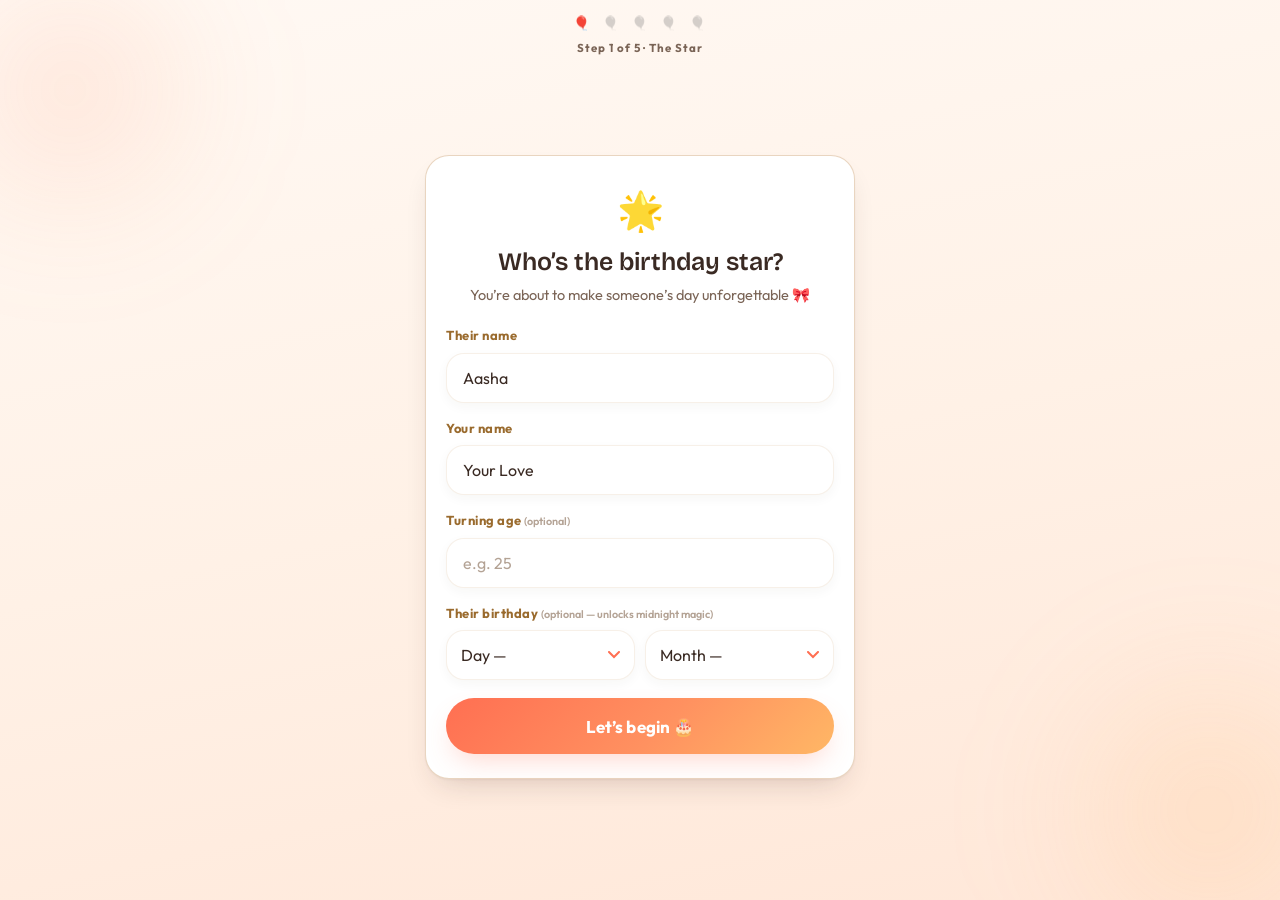
==== index.html @ 3e9388da "Add files via upload" ====
<!DOCTYPE html>
<html lang="en">
<head>
  <meta charset="UTF-8">
  <meta name="viewport" content="width=device-width, initial-scale=1.0, maximum-scale=1.0, user-scalable=no">
  <title>Send a Birthday Surprise 🎂 | OurMoments</title>
  <meta name="description" content="Candles, confetti and a photo slideshow made just for them. Build it in 2 minutes and share the link.">
  <link rel="icon" href="data:image/svg+xml,<svg xmlns=%22http://www.w3.org/2000/svg%22 viewBox=%220 0 100 100%22><text y=%22.9em%22 font-size=%2290%22>🎂</text></svg>">

  <!-- Google Fonts -->
  <link rel="preconnect" href="https://fonts.googleapis.com">
  <link rel="preconnect" href="https://fonts.gstatic.com" crossorigin>
  <link href="https://fonts.googleapis.com/css2?family=Bricolage+Grotesque:opsz,wght@12..96,400;12..96,500;12..96,600;12..96,700;12..96,800&family=Shantell+Sans:wght@400;500;600;700&family=Outfit:wght@400;500;600;700;800&family=Roboto:wght@300;400;500;700&display=swap" rel="stylesheet">

  <!-- Core Stylesheet -->
  <link rel="stylesheet" href="style.css">
</head>
<body>
  <div id="om-bday-root" class="om-bday-noselect"> <div class="om-bday-bblob om-bday-bblob-1"></div> <div class="om-bday-bblob om-bday-bblob-2"></div> <div class="om-bday-progress" id="om-bday-progress"> <div class="om-bday-progress-dots" id="om-bday-progress-dots"></div> <div class="om-bday-progress-label" id="om-bday-progress-label">Step 1 of 5</div> </div> <div class="om-bday-wizard" id="om-bday-wizard"> <section class="om-bday-step is-active" data-step="1"> <div class="om-bday-card"> <div class="om-bday-step-emoji">🌟</div> <h2 class="om-bday-step-title">Who&rsquo;s the birthday star?</h2> <p class="om-bday-step-sub">You&rsquo;re about to make someone&rsquo;s day unforgettable 🎀</p> <div class="om-bday-field"> <label class="om-bday-label" for="om-bday-name-input">Their name</label> <input class="om-bday-input" id="om-bday-name-input" type="text" maxlength="40" placeholder="e.g. Aasha" value="Aasha" autocomplete="off"> </div> <div class="om-bday-field"> <label class="om-bday-label" for="om-bday-from-input">Your name</label> <input class="om-bday-input" id="om-bday-from-input" type="text" maxlength="40" placeholder="e.g. Your Name" autocomplete="off"> </div> <div class="om-bday-input-row"> <div class="om-bday-field"> <label class="om-bday-label" for="om-bday-age-input">Turning age <small>(optional)</small></label> <input class="om-bday-input" id="om-bday-age-input" type="number" inputmode="numeric" min="1" max="120" placeholder="e.g. 25"> </div> </div> <div class="om-bday-field" style="margin-top:16px"> <label class="om-bday-label">Their birthday <small>(optional — unlocks midnight magic)</small></label> <div class="om-bday-input-row"> <div class="om-bday-field"> <select class="om-bday-select" id="om-bday-day-select" aria-label="Birthday day"></select> </div> <div class="om-bday-field"> <select class="om-bday-select" id="om-bday-month-select" aria-label="Birthday month"></select> </div> </div> <p class="om-bday-hint-line">If they open early, a countdown holds the surprise until 12:00 AM 🎈</p> </div> <div class="om-bday-btn-row"> <button class="om-bday-btn" id="om-bday-step1-next" disabled="disabled">Let&rsquo;s begin 🎂</button> </div> </div> </section> <section class="om-bday-step" data-step="2"> <div class="om-bday-card"> <div class="om-bday-step-emoji">🎂</div> <h2 class="om-bday-step-title">Pick their cake</h2> <p class="om-bday-step-sub" id="om-bday-cake-sub">They&rsquo;ll light it, wish on it, and cut it.</p> <div class="om-bday-cake-grid"> <button class="om-bday-cake-option" data-cake="c"> <span class="om-bday-minicake" data-cake="c"><i class="mc-plate"></i><i class="mc-b"></i><i class="mc-t"></i><i class="mc-fl"></i></span> <span> <span class="om-bday-cake-name">Midnight Chocolate</span> <span class="om-bday-cake-desc" style="display:block">Rich, dark &amp; dreamy</span> </span> </button> <button class="om-bday-cake-option" data-cake="p"> <span class="om-bday-minicake" data-cake="p"><i class="mc-plate"></i><i class="mc-b"></i><i class="mc-t"></i><i class="mc-fl"></i></span> <span> <span class="om-bday-cake-name">Strawberry Blush</span> <span class="om-bday-cake-desc" style="display:block">Soft, sweet &amp; rosy</span> </span> </button> <button class="om-bday-cake-option" data-cake="g"> <span class="om-bday-minicake" data-cake="g"><i class="mc-plate"></i><i class="mc-b"></i><i class="mc-t"></i><i class="mc-fl"></i></span> <span> <span class="om-bday-cake-name">Vanilla Gold</span> <span class="om-bday-cake-desc" style="display:block">Classic, warm &amp; glowing</span> </span> </button> </div> <div class="om-bday-btn-row"> <button class="om-bday-back" data-back="1" aria-label="Go back">←</button> <button class="om-bday-btn" id="om-bday-step2-next" disabled="disabled">Continue</button> </div> </div> </section> <section class="om-bday-step" data-step="3"> <div class="om-bday-card"> <div class="om-bday-step-emoji">🎈</div> <h2 class="om-bday-step-title">Fill the balloons</h2> <p class="om-bday-step-sub" id="om-bday-reasons-sub">Each balloon hides one reason they&rsquo;re loved. They&rsquo;ll pop them one by one.</p> <div class="om-bday-reason-rows" id="om-bday-reason-rows"></div> <div class="om-bday-suggest-wrap"> <div class="om-bday-suggest-title">NEED A SPARK? TAP TO USE</div> <div class="om-bday-suggest-row" id="om-bday-suggest-row"></div> </div> <div class="om-bday-btn-row"> <button class="om-bday-back" data-back="2" aria-label="Go back">←</button> <button class="om-bday-btn" id="om-bday-step3-next">Continue</button> </div> </div> </section> <section class="om-bday-step" data-step="4"> <div class="om-bday-card"> <div class="om-bday-step-emoji">📸</div> <h2 class="om-bday-step-title">Hang up some memories</h2> <p class="om-bday-step-sub" id="om-bday-photos-sub">Up to 5 photos, strung on fairy lights. A caption like &ldquo;Goa, 2023&rdquo; makes hearts melt.</p> <div class="om-bday-photo-zone" id="om-bday-photo-zone" role="button" tabindex="0"> <div class="om-bday-photo-zone-emoji">🖼️</div> <div class="om-bday-photo-zone-title" id="om-bday-photo-zone-title">Tap to add photos</div> <div class="om-bday-photo-zone-sub">JPG or PNG · under 5MB each</div> </div> <input type="file" id="om-bday-photo-input" accept="image/*" multiple="multiple" style="display:none"> <div class="om-bday-thumbs" id="om-bday-thumbs"></div> <div class="om-bday-btn-row"> <button class="om-bday-back" data-back="3" aria-label="Go back">←</button> <button class="om-bday-btn" id="om-bday-step4-next">Continue</button> </div> <button class="om-bday-skip-link" id="om-bday-photos-skip">Skip photos for now</button> </div> </section> <section class="om-bday-step" data-step="5"> <div class="om-bday-card"> <div class="om-bday-step-emoji">💌</div> <h2 class="om-bday-step-title">Write your birthday letter</h2> <p class="om-bday-step-sub" id="om-bday-letter-sub">This is the part they&rsquo;ll read twice — and remember forever.</p> <textarea class="om-bday-textarea" id="om-bday-letter-input" maxlength="1000" placeholder="Write your letter...">Dear Aasha,

First of all Happy Birthday To You. Tumhare aaj janam din par mein bahut khush hu. Mein bata nahi sakta ki kitna bas ye khushi tumhare saath mein apne lifetime tak chahta hu. You're the best person in my life. Mein toh tumhare bina khudki life imagine hi nhi kr paaunga kyunki tum wo ho jaise ek nanhe se paudhe ko pani. Tum mere liye kitna important ye words me bayaan kr hi nhi sakta. Bas itna hi kahunga, tum ho toh mein hu.

And again enjoy the day cause ye tumhara din h.
Happy Birthday Donut ❤️</textarea> <div class="om-bday-counter" id="om-bday-letter-counter">0 / 500</div> <div class="om-bday-suggest-wrap" style="margin-top:16px"> <div class="om-bday-suggest-title">NEED A SPARK? TAP TO USE</div> <div class="om-bday-starters" id="om-bday-starters"></div> </div> <div class="om-bday-encourage" id="om-bday-letter-encourage"></div> <div class="om-bday-btn-row"> <button class="om-bday-back" data-back="4" aria-label="Go back">←</button> <button class="om-bday-btn" id="om-bday-step5-next" disabled="disabled">Bake the magic ✨</button> </div> </div> </section> <section class="om-bday-step" data-step="7"> <div class="om-bday-card"> <div class="om-bday-crafting-emoji">🎂</div> <h2 class="om-bday-step-title" id="om-bday-crafting-title">Crafting the surprise…</h2> <div class="om-bday-crafting-steps" id="om-bday-crafting-steps"></div> <div class="om-bday-craft-bar"> <div class="om-bday-craft-fill" id="om-bday-craft-fill"></div> </div> </div> </section> <section class="om-bday-step" data-step="8"> <div class="om-bday-stage" id="om-bday-stage"> <canvas id="om-bday-sky"></canvas> <div class="om-bday-moonglow"></div> <div class="om-bday-blob om-bday-blob-1"></div> <div class="om-bday-blob om-bday-blob-2"></div> <div class="om-bday-blob om-bday-blob-3"></div> <div class="om-bday-particles" aria-hidden="true"> <span class="om-bday-cp" style="left:8%;animation-duration:16s;animation-delay:0s">✨</span> <span class="om-bday-cp" style="left:26%;animation-duration:19s;animation-delay:4s">✨</span> <span class="om-bday-cp" style="left:48%;animation-duration:17s;animation-delay:2s">✦</span> <span class="om-bday-cp" style="left:68%;animation-duration:20s;animation-delay:6s">✨</span> <span class="om-bday-cp" style="left:88%;animation-duration:18s;animation-delay:3s">✦</span> </div> <div class="om-bday-scene" id="om-bday-gate"> <div class="om-bday-scene-inner"> <div class="om-bday-gate-tag om-bday-tilt om-bday-sheen"> <div class="om-bday-gate-emoji">🎁</div> <div class="om-bday-gate-for">A surprise for</div> <div class="om-bday-gate-name" id="om-bday-gate-name"></div> <div class="om-bday-gate-sub" id="om-bday-gate-sub">Someone who loves you made this — just for you.</div> </div> <button class="om-bday-btn om-bday-shine-btn" id="om-bday-gate-btn">Unwrap it ✨</button> <div class="om-bday-gate-sound">🔊 Sound on for the full magic</div> </div> </div> <div class="om-bday-scene" id="om-bday-countdown"> <div class="om-bday-scene-inner"> <div class="om-bday-count-title">The surprise unlocks at midnight 🎈</div> <div class="om-bday-count-sub">Some things are worth the wait. This is one of them.</div> <div class="om-bday-count-digits"> <div class="om-bday-count-cell"> <div class="om-bday-count-num" id="om-bday-count-h">00</div> <div class="om-bday-count-word">Hours</div> </div> <div class="om-bday-count-cell"> <div class="om-bday-count-num" id="om-bday-count-m">00</div> <div class="om-bday-count-word">Minutes</div> </div> <div class="om-bday-count-cell"> <div class="om-bday-count-num" id="om-bday-count-s">00</div> <div class="om-bday-count-word">Seconds</div> </div> </div> <button class="om-bday-peek" id="om-bday-peek">…or peek right now →</button> </div> </div> <div class="om-bday-scene om-bday-scene--tree" id="om-bday-scene-tree"> <canvas class="om-bday-tree-canvas" id="om-bday-tree-canvas" aria-label="A blossom tree grows and blooms into a heart made of petals" role="img"></canvas> <div class="om-bday-tree-vignette" aria-hidden="true"></div> <section class="om-bday-film-hero" id="om-bday-film-hero" aria-label="Draw the bow to open the card"> <div class="om-bday-film-herobg" aria-hidden="true"></div> <div class="om-bday-film-motes" id="om-bday-film-motes" aria-hidden="true"></div> <p class="om-bday-film-eyebrow" id="om-bday-film-eyebrow">a little something, for you</p> <div class="om-bday-film-targetwrap" aria-hidden="true"> <div class="om-bday-film-target" id="om-bday-film-target"> <span class="om-bday-film-heartglow" aria-hidden="true"></span> <span class="om-bday-film-targetheart" id="om-bday-film-targetheart"> <svg class="om-bday-film-heartsvg" viewBox="0 0 100 92" aria-hidden="true"> <defs> <radialGradient id="omf-hg" cx="38%" cy="30%" r="80%"> <stop offset="0%" stop-color="#ffd9e4"/> <stop offset="42%" stop-color="#ff6f97"/> <stop offset="82%" stop-color="#d81e57"/> <stop offset="100%" stop-color="#9d0f3e"/> </radialGradient> <linearGradient id="omf-hsheen" x1="0" y1="0" x2="0" y2="1"> <stop offset="0%" stop-color="rgba(255,255,255,.85)"/> <stop offset="34%" stop-color="rgba(255,255,255,0)"/> </linearGradient> </defs> <path d="M50 86.5C26 68 10.5 53.6 10.5 34.6 10.5 20.4 21 11 33.2 11c8.6 0 14.2 4.7 16.8 11.4C52.6 15.7 58.2 11 66.8 11 79 11 89.5 20.4 89.5 34.6 89.5 53.6 74 68 50 86.5Z" fill="url(#omf-hg)"/> <path d="M50 86.5C26 68 10.5 53.6 10.5 34.6 10.5 20.4 21 11 33.2 11c8.6 0 14.2 4.7 16.8 11.4C52.6 15.7 58.2 11 66.8 11 79 11 89.5 20.4 89.5 34.6 89.5 53.6 74 68 50 86.5Z" fill="url(#omf-hsheen)" opacity=".7"/> <ellipse cx="34" cy="30" rx="8.5" ry="5.4" fill="#fff" opacity=".72" style="mix-blend-mode:screen"/> </svg> </span> </div> </div> <div class="om-bday-film-archery" id="om-bday-film-archery" role="button" tabindex="0" aria-label="Draw the bow and release to send the arrow to the heart"> <div class="om-bday-film-aim" id="om-bday-film-aim" aria-hidden="true"></div> <svg class="om-bday-film-bow" id="om-bday-film-bow" viewBox="0 0 460 300" aria-hidden="true"> <defs> <linearGradient id="omf-limb" x1="0" y1="0" x2="1" y2="0"> <stop offset="0" stop-color="#4a2a1a"/> <stop offset=".18" stop-color="#6b3f24"/> <stop offset=".5" stop-color="#8a5127"/> <stop offset=".82" stop-color="#6b3f24"/> <stop offset="1" stop-color="#4a2a1a"/> </linearGradient> <linearGradient id="omf-limbHi" x1="0" y1="0" x2="0" y2="1"> <stop offset="0" stop-color="rgba(255,214,160,.8)"/> <stop offset="1" stop-color="rgba(255,214,160,0)"/> </linearGradient> <linearGradient id="omf-grip" x1="0" y1="0" x2="1" y2="0"> <stop offset="0" stop-color="#2a1a10"/> <stop offset=".5" stop-color="#5a3822"/> <stop offset="1" stop-color="#2a1a10"/> </linearGradient> </defs> <path class="om-bday-film-bowlimb" d="M34 96 C 118 168, 168 240, 230 252 C 292 240, 342 168, 426 96" fill="none" stroke="url(#omf-limb)" stroke-width="13" stroke-linecap="round"/> <path d="M34 96 C 118 168, 168 240, 230 252 C 292 240, 342 168, 426 96" fill="none" stroke="url(#omf-limbHi)" stroke-width="3" stroke-linecap="round" opacity=".7"/> <path d="M34 96 C 22 82, 26 70, 40 66" fill="none" stroke="url(#omf-limb)" stroke-width="8" stroke-linecap="round"/> <path d="M426 96 C 438 82, 434 70, 420 66" fill="none" stroke="url(#omf-limb)" stroke-width="8" stroke-linecap="round"/> <rect x="216" y="206" width="28" height="70" rx="9" fill="url(#omf-grip)"/> <path d="M219 220h22 M219 236h22 M219 252h22" stroke="rgba(0,0,0,.35)" stroke-width="2"/> <line class="om-bday-film-str" id="omf-strL" x1="40" y1="70" x2="230" y2="96" stroke="#9a8068" stroke-width="2.2" stroke-linecap="round"/> <line class="om-bday-film-str" id="omf-strR" x1="420" y1="70" x2="230" y2="96" stroke="#9a8068" stroke-width="2.2" stroke-linecap="round"/> <circle id="omf-serving" cx="230" cy="96" r="4.5" fill="#6f5137"/> </svg> <svg class="om-bday-film-arrow" id="om-bday-film-arrow" viewBox="0 0 64 220" aria-hidden="true"> <defs> <linearGradient id="omf-shaft" x1="0" y1="0" x2="1" y2="0"> <stop offset="0" stop-color="#4a2c14"/> <stop offset=".5" stop-color="#8a5a2c"/> <stop offset="1" stop-color="#3e2410"/> </linearGradient> <linearGradient id="omf-gold" x1="0" y1="0" x2="1" y2="1"> <stop offset="0" stop-color="#ffe38c"/> <stop offset=".45" stop-color="#f4a626"/> <stop offset="1" stop-color="#a85f0e"/> </linearGradient> <linearGradient id="omf-feath" x1="0" y1="0" x2="1" y2="1"> <stop offset="0" stop-color="#ff7f9c"/> <stop offset=".5" stop-color="#e6396a"/> <stop offset="1" stop-color="#a8154a"/> </linearGradient> <linearGradient id="omf-wing" x1="0" y1="0" x2="0" y2="1"> <stop offset="0" stop-color="#ffffff"/> <stop offset="1" stop-color="#ffe0c4"/> </linearGradient> </defs> <rect x="29.4" y="30" width="5.2" height="168" rx="2.6" fill="url(#omf-shaft)"/> <g class="om-bday-film-wings"> <path class="om-bday-film-wingL" d="M31 30 C 10 16, 2 20, 4 34 C 12 30, 20 32, 31 40 Z" fill="url(#omf-wing)" stroke="rgba(196,132,58,.72)" stroke-width="1.2"/> <path class="om-bday-film-wingR" d="M33 30 C 54 16, 62 20, 60 34 C 52 30, 44 32, 33 40 Z" fill="url(#omf-wing)" stroke="rgba(196,132,58,.72)" stroke-width="1.2"/> </g> <path d="M32 12 C 30 7, 22 6.5, 21.5 13 C 21 18, 27 22, 32 27 C 37 22, 43 18, 42.5 13 C 42 6.5, 34 7, 32 12 Z" fill="url(#omf-gold)" stroke="#a5701a" stroke-width=".8"/> <ellipse cx="27" cy="13" rx="2.6" ry="1.7" fill="#fff" opacity=".8" style="mix-blend-mode:screen"/> <g class="om-bday-film-fletch"> <path d="M32 150 C 16 156, 10 178, 15 200 C 24 194, 30 184, 32 176 Z" fill="url(#omf-feath)"/> <path d="M32 150 C 48 156, 54 178, 49 200 C 40 194, 34 184, 32 176 Z" fill="url(#omf-feath)" opacity=".92"/> <path d="M28 160l4 3 M26 170l6 3 M25 180l7 3" stroke="rgba(130,12,48,.45)" stroke-width="1"/> <path d="M36 160l-4 3 M38 170l-6 3 M39 180l-7 3" stroke="rgba(130,12,48,.45)" stroke-width="1"/> </g> <path d="M29 200 L32 205 L35 200" fill="none" stroke="#c9a25a" stroke-width="2" stroke-linecap="round"/> <circle id="omf-tip" cx="32" cy="9" r="0.6" fill="none"/> </svg> </div> <p class="om-bday-film-hint" id="om-bday-film-hint">pull &amp; release</p> </section> <div class="om-bday-film-flood" id="om-bday-film-flood" aria-hidden="true"></div> <div class="om-bday-film-field" id="om-bday-film-field" aria-hidden="true"> <div class="om-bday-film-blob om-bday-film-blob-1"></div> <div class="om-bday-film-blob om-bday-film-blob-2"></div> <div class="om-bday-film-blob om-bday-film-blob-3"></div> <div class="om-bday-film-fgrid" id="om-bday-film-fgrid"></div> <div class="om-bday-film-fvignette"></div> <div class="om-bday-film-camera" id="om-bday-film-camera"> <p class="om-bday-film-keyebrow" id="om-bday-film-keyebrow">make a wish&hellip;</p> <h2 class="om-bday-film-headline" id="om-bday-film-headline"> <span class="om-bday-film-hlline"><span class="om-bday-film-mask"><span class="om-bday-film-hlword" id="om-bday-film-wline1">Happy</span></span></span> <span class="om-bday-film-hlline"><span class="om-bday-film-mask"><span class="om-bday-film-hlword" id="om-bday-film-wline2">Birthday</span></span></span> </h2> <svg class="om-bday-film-uline" id="om-bday-film-uline" viewBox="0 0 300 26" fill="none" aria-hidden="true"> <path class="om-bday-film-uline-path" d="M8 16C56 7 132 4 178 6c30 1 78 5 114 12-40 3-108 4-176 3" stroke="currentColor" stroke-width="3.4" stroke-linecap="round" stroke-linejoin="round"/> </svg> <p class="om-bday-film-ksub" id="om-bday-film-ksub">to someone worth celebrating</p> </div> <div class="om-bday-film-bar om-bday-film-bar-top" id="om-bday-film-bartop"></div> <div class="om-bday-film-bar om-bday-film-bar-bot" id="om-bday-film-barbot"></div> </div> <div class="om-bday-film-bloom" id="om-bday-film-bloom" aria-hidden="true"></div> <div class="om-bday-tree-wish" id="om-bday-tree-wish" aria-hidden="true"> <p class="om-bday-tree-eyebrow" id="om-bday-tree-eyebrow">it&rsquo;s officially your day</p> <div class="om-bday-tree-herowrap"> <h1 class="om-bday-tree-hero" id="om-bday-tree-hero">Happy Birthday</h1> </div> <span class="om-bday-tree-rule"></span> <p class="om-bday-tree-sub" id="om-bday-tree-sub">here&rsquo;s to a year that blooms</p> </div> <div class="om-bday-tree-tap" id="om-bday-tree-tap">tap anywhere to continue</div> </div> <div class="om-bday-scene" id="om-bday-scene-arrival"> <div class="om-bday-scene-inner"> <div class="om-bday-arrival-kicker" id="om-bday-arrival-kicker">It&rsquo;s officially</div> <div class="om-bday-arrival-big" id="om-bday-arrival-big">YOUR DAY</div> <div class="om-bday-arrival-name" id="om-bday-arrival-name"></div> <div class="om-bday-arrival-age" id="om-bday-arrival-age"></div> <div class="om-bday-arrival-tap" id="om-bday-arrival-tap">tap anywhere to continue</div> </div> </div> <div class="om-bday-scene" id="om-bday-scene-cake"> <canvas class="om-bday-hbc-confetti" id="om-bday-hbc-confetti" aria-hidden="true"></canvas> <div class="om-bday-scene-inner"> <div class="om-bday-cake-title" id="om-bday-cake-title">First things first 🎂</div> <div class="om-bday-wish-line" id="om-bday-wish-line"></div> <div class="om-bday-hbc" id="om-bday-cake-stage" data-cake="c"> <div class="om-bday-hbc-wrap" id="om-bday-hbc-wrap"> <div class="om-bday-hbc-candle" id="om-bday-hbc-candle"> <div class="om-bday-hbc-flamewrap"> <div class="om-bday-hbc-glow"></div> <div class="om-bday-hbc-flame"></div> <div class="om-bday-hbc-flame-inner"></div> </div> <div class="om-bday-hbc-wick"></div> <div class="om-bday-hbc-stick"></div> </div> <svg class="om-bday-hbc-cake" id="om-bday-hbc-cake" x="0px" y="0px" width="200px" height="500px" viewBox="0 0 200 500" xml:space="preserve" aria-label="A birthday cake draws itself" role="img"> <path class="om-bday-hbc-body" fill="#a88679" d="M173.667-13.94c-49.298,0-102.782,0-147.334,0c-3.999,0-4-16.002,0-16.002 c44.697,0,96.586,0,147.334,0C177.667-29.942,177.668-13.94,173.667-13.94z"> <animate id="bizcocho_3" attributeName="d" calcMode="spline" keySplines="0 0 1 1; 0 0 1 1" begin="relleno_2.end" dur="0.3s" fill="freeze" values="M173.667-13.94c-49.298,0-102.782,0-147.334,0c-3.999,0-4-16.002,0-16.002 c44.697,0,96.586,0,147.334,0C177.667-29.942,177.668-13.94,173.667-13.94z; M173.667,411.567c-47.995,12.408-102.955,12.561-147.334,0 c-3.848-1.089-0.189-16.089,3.661-15.002c44.836,12.66,90.519,12.753,139.427,0.07 C173.293,395.631,177.541,410.566,173.667,411.567z; M173.667,427.569c-49.795,0-101.101,0-147.334,0c-3.999,0-4-16.002,0-16.002 c46.385,0,97.539,0,147.334,0C177.668,411.567,177.667,427.569,173.667,427.569z"/> </path> <path class="om-bday-hbc-fill" fill="#8b6a60" d="M100-178.521c1.858,0,3.364,1.506,3.364,3.363c0,0,0,33.17,0,44.227 c0,19.144,0,57.431,0,76.574c0,10.152,0,40.607,0,40.607c0,1.858-1.506,3.364-3.364,3.364l0,0c-1.858,0-3.364-1.506-3.364-3.364 c0,0,0-30.455,0-40.607c0-19.144,0-57.432,0-76.575c0-11.057,0-44.226,0-44.226C96.636-177.015,98.142-178.521,100-178.521L100-178.521z"> <animate id="relleno_2" attributeName="d" calcMode="spline" keySplines="0 0 1 1; 0 0 1 1; 0 0 0.58 1" begin="bizcocho_2.end" dur="0.5s" fill="freeze" values="M100-178.521c1.858,0,3.364,1.506,3.364,3.363c0,0,0,33.17,0,44.227 c0,19.144,0,57.431,0,76.574c0,10.152,0,40.607,0,40.607c0,1.858-1.506,3.364-3.364,3.364l0,0c-1.858,0-3.364-1.506-3.364-3.364 c0,0,0-30.455,0-40.607c0-19.144,0-57.432,0-76.575c0-11.057,0-44.226,0-44.226C96.636-177.015,98.142-178.521,100-178.521L100-178.521z; M100,267.257c1.858,0,3.364,1.506,3.364,3.363c0,0,0,33.17,0,44.227 c0,19.143,0,57.43,0,76.574c0,10.151,0,40.606,0,40.606c0,1.858-1.506,3.364-3.364,3.364l0,0c-1.858,0-3.364-1.506-3.364-3.364 c0,0,0-30.455,0-40.606c0-19.145,0-57.432,0-76.576c0-11.057,0-44.225,0-44.225C96.636,268.763,98.142,267.257,100,267.257L100,267.257z; M93.928,405.433c-0.655,6.444-0.102,9.067,2.957,11.798c0,0,8.083,5.571,16.828,3.503 c18.629-4.406,43.813,6.194,50.792,7.791c14.75,3.375,9.162,6.867,9.162,6.867c-2.412,2.258-58.328,0-73.667,0l0,0 c-1.858,0-69.995,2.133-73.667,0c0,0-3.337-2.439,6.172-5.992c11.375-4.25,52.875,8.822,47.139-9.442 c-6.333-20.167,5.226-21.514,5.226-21.514c3.435-0.915,12.78-6.663,10.923-0.546L93.928,405.433z; M102.242,427.569c5.348,0,14.079,0,17.462,0c0,0,17.026,0,27.504,0 c19.143,0,20.39-3.797,26.459,0c3,1.877,0,7.823,0,7.823c-2.412,2.258-58.328,0-73.667,0l0,0 c-1.858,0-67.187,0-73.667,0c0,0-4.125-4.983,0-7.823c5.201-3.58,16.085,0,23.725,0 c8.841,0,20.762,0,20.762,0c3.686,0,8.597,0,19.511,0H102.242z"/> </path> <path class="om-bday-hbc-body" fill="#a88679" d="M173.667-15.929c-46.512,0-105.486,0-147.334,0c-3.999,0-4-16.002,0-16.002 c43.566,0,97.96,0,147.334,0C177.667-31.931,177.666-15.929,173.667-15.929z"> <animate id="bizcocho_2" attributeName="d" calcMode="spline" keySplines="0 0 1 1; 0 0 1 1; 0.25 0 0.58 1" begin="relleno_1.end" dur="0.5s" fill="freeze" values="M173.667-15.929c-46.512,0-105.486,0-147.334,0c-3.999,0-4-16.002,0-16.002 c43.566,0,97.96,0,147.334,0C177.667-31.931,177.666-15.929,173.667-15.929z; M173.434,445.393c-47.269,8.001-105.245,8.001-147.334,0c-3.929-0.747-0.692-16.543,3.243-15.824 c43.828,8.001,92.165,8.001,140.739,0C174.029,428.918,177.377,444.726,173.434,445.393z; M173.667,449.514c-47.576-5.454-102.799-5.744-147.333,0c-3.966,0.512-3.938-15.297,0-16.002 c43.683-7.823,97.646-8.026,147.333,0C177.616,434.15,177.642,449.969,173.667,449.514z; M173.667,451.394c-49.298,0-102.782,0-147.334,0c-3.999,0-4-16.002,0-16.002 c44.697,0,96.586,0,147.334,0C177.667,435.392,177.668,451.394,173.667,451.394z"/> </path> <path class="om-bday-hbc-fill" fill="#8b6a60" d="M101.368-73.685c0,12.164,0,15.18,0,28.519c0,22.702,0-13.661,0,8.304 c0,14.48,0,18.233,0,30.512c0,1.753-2.958,1.847-2.958,0c0-12.68,0-16.277,0-30.401 c0-21.983,0,11.66,0-8.305c0-13.027,0-15.992,0-28.628C98.411-75.883,101.368-75.592,101.368-73.685z"> <animate id="relleno_1" attributeName="d" calcMode="spline" keySplines="0 0 1 1; 0 0 1 1; 0 0 0.6 1" begin="bizcocho_1.end" dur="0.5s" fill="freeze" values="M101.368-73.685c0,12.164,0,15.18,0,28.519c0,22.702,0-13.661,0,8.304 c0,14.48,0,18.233,0,30.512c0,1.753-2.958,1.847-2.958,0c0-12.68,0-16.277,0-30.401 c0-21.983,0,11.66,0-8.305c0-13.027,0-15.992,0-28.628C98.411-75.883,101.368-75.592,101.368-73.685z; M101.368,350.885c0,12.164,0,65.18,0,78.518c0,22.703,0-33.66,0-11.695 c0,14.48,0,28.232,0,40.512c0,1.753-2.958,1.847-2.958,0c0-12.68,0-26.277,0-40.402 c0-21.982,0,31.66,0,11.695c0-13.027,0-65.992,0-78.627C98.411,348.686,101.368,348.977,101.368,350.885z; M128.38,447.567c37.626,6.312,39.303,13.658,26.833,12.833c-22.653-1.499-13.636-0.831-23.302-0.831 c-14.48,0-17.884,0-30.163,0c-2.087,0-2.068,0-3.915,0c-13.333,0-8.963,0-23.088,0 c-11.668,0-14.062,5.995-27.532,1.164c-12.629-4.529,38.667-3.167,46.833-17.333 C100.077,432.94,105.546,443.736,128.38,447.567z; M173.667,451.394c2.875,0,2.997,9.257,0,9.131c-22.662-0.956-32.09-0.956-41.756-0.956 c-14.48,0-17.884,0-30.163,0c-2.087,0-2.068,0-3.915,0c-13.333,0-8.963,0-23.088,0 c-11.668,0-34.99-0.294-48.412,1.831c-4.109,0.65-3.01-10.006,0-10.006 C37.129,451.394,149.379,451.394,173.667,451.394z"/> </path> <path class="om-bday-hbc-body" fill="#a88679" d="M173.667,21.571c-33.174,0-111.467,0-147.334,0c-4,0-4-16.002,0-16.002 c39.836,0,105.982,0,147.334,0C177.668,5.569,177.667,21.571,173.667,21.571z"> <animate id="bizcocho_1" attributeName="d" calcMode="spline" keySplines="0 0 1 1; 0 0 1 1; 0 0 1 1; 0.25 0 1 1; 0 0 1 1; 0.25 0 0.6 1" begin="indefinite" dur="0.8s" fill="freeze" values="M173.667,21.571c-33.174,0-111.467,0-147.334,0c-4,0-4-16.002,0-16.002 c39.836,0,105.982,0,147.334,0C177.668,5.569,177.667,21.571,173.667,21.571z; M173.667,459.569c-33.197,16.002-110.782,16.002-147.334,0c-3.664-1.604,1.614-15.617,5.337-14.153 c40.702,16.002,94.289,16.104,136.505,0.103C171.917,444.1,177.271,457.832,173.667,459.569z; M171.817,475.571c-39.361-3.001-105.438-2.571-143.556,0c-3.991,0.27-7.377-14.736-3.387-15.014 c41.553-2.888,104.421-3.121,150.51-0.233C179.378,460.574,175.806,475.875,171.817,475.571z; M171.817,459.564c-38.8-12.188-104.504-13.762-143.556,0c-3.772,1.329-7.961-12.604-4.178-13.905 c40.864-14.064,105.114-15.52,151.918-0.973C179.822,445.874,175.634,460.762,171.817,459.564z; M173.667,475.571c-46.376-5.005-105.924-4.003-147.334,0c-3.981,0.385-3.479-15.421,0.479-16.002 c43.087-6.327,97.705-7.083,146.855,0.438C177.621,460.613,177.644,476,173.667,475.571z; M173.667,474.117c-46.376,1.866-105.638,2.01-147.334,0c-3.995-0.192-3.52-16.144,0.479-16.002 c43.794,1.55,96.341,1.541,145.723,0C176.532,457.99,177.663,473.956,173.667,474.117z; M173.667,475.571c-46.512,0-105.486,0-147.334,0c-3.999,0-4-16.002,0-16.002 c43.566,0,97.96,0,147.334,0C177.667,459.569,177.666,475.571,173.667,475.571z"/> </path> <path class="om-bday-hbc-frost" fill="#fefae9" d="M104.812,113.216c0,3.119-2.164,5.67-4.812,5.67c-2.646,0-4.812-2.551-4.812-5.67 c0-5.594,0-16.782,0-22.375c0-5.143,0-15.427,0-20.568c0-7.333,0-21.998,0-29.33 c0-5.523,0-16.569,0-22.092c0-3.295,0-9.885,0-13.181C95.188,2.551,97.353,0,100,0 c2.648,0,4.812,2.551,4.812,5.669c0,3.248,0,9.743,0,12.991c0,5.428,0,16.284,0,21.711 c0,7.618,0,22.854,0,30.472c0,4.952,0,14.854,0,19.807C104.812,96.292,104.812,107.576,104.812,113.216z"> <animate id="crema" attributeName="d" calcMode="spline" keySplines="0 0 1 1; 0 0 1 1; 0 0 1 1; 0.25 0 1 1; 0 0 1 1; 0 0 0.58 1" begin="bizcocho_3.end" dur="2s" fill="freeze" values="M104.812,113.216c0,3.119-2.164,5.67-4.812,5.67c-2.646,0-4.812-2.551-4.812-5.67 c0-5.594,0-16.782,0-22.375c0-5.143,0-15.427,0-20.568c0-7.333,0-21.998,0-29.33 c0-5.523,0-16.569,0-22.092c0-3.295,0-9.885,0-13.181C95.188,2.551,97.353,0,100,0 c2.648,0,4.812,2.551,4.812,5.669c0,3.248,0,9.743,0,12.991c0,5.428,0,16.284,0,21.711 c0,7.618,0,22.854,0,30.472c0,4.952,0,14.854,0,19.807C104.812,96.292,104.812,107.576,104.812,113.216z; M104.812,405.897c0,3.119-2.164,5.67-4.812,5.67c-2.646,0-4.812-2.551-4.812-5.67 c0-5.594,0-16.782,0-22.376c0-5.143,0-15.426,0-20.568c0-7.332,0-21.997,0-29.33 c0-5.522,0-16.568,0-22.092c0-3.295,0-9.885,0-13.181c0-3.118,2.165-5.669,4.812-5.669 c2.648,0,4.812,2.551,4.812,5.669c0,3.247,0,9.743,0,12.991c0,5.428,0,16.283,0,21.711 c0,7.618,0,22.854,0,30.473c0,4.951,0,14.854,0,19.807C104.812,388.972,104.812,400.256,104.812,405.897z; M111.873,411.567c-3.119,0-9.226,0-11.874,0c-2.646,0-7.748,0-10.867,0c-7.086,0-12.698,0-18.292,0 c-6.592,0-12.871,7.371-19.166,3.008c-10.043-6.961-7.776-10.169,2.991-17.745 c12.61-8.873,27.713,1.994,25.919-7.531c-2.589-13.742,11.008-14.513,11.365-17.789 c0.441-4.051,4.235-11.107,8.051-8.175c3.113,2.393,1.007,8.008,0,13.159 c-1.871,9.569,8.058,2.113,9.494,14.155c2.592,21.732,21.184-0.675,29.309,7.976 c5.216,5.553,18.413,5.552,15.426,12.942c-3.131,7.745-15.825-4.369-23.8,2.903 C126.261,418.271,118.301,411.567,111.873,411.567z; M111.873,411.567c-3.119,0-9.226,0-11.874,0c-2.646,0-9.734,4.069-12.853,4.069 c-7.086,0-10.712-4.069-16.306-4.069c-6.592,0-12.12,6.013-19.166,3.008 c-7.053-3.008-7.458,2.026-18.659,1.165c-6.832-0.525-7.522-3.034-7.533-6.265 c-0.037-10.336,22.073-2.452,36.613-2.628c10.234-0.124,19.856-1.439,37.905-2.102 c16.642-0.61,32.699,1.552,46.009,1.927c12.438,0.351,29.663-8.99,31.532,3.315 c0.773,5.093-5.605,3.342-11.211,9.579c-5.093,5.667-7.59-4.605-12.965-3.832 c-8.269,1.189-14.962-8.537-22.937-1.265C126.261,418.271,118.301,411.567,111.873,411.567z; M110.946,413.652c-2.904-1.137-8.405-2.748-12.446-0.97c-6.099,2.685-7.273,10.358-13.253,8.242 c-7.843-2.775-8.953-5.008-14.546-5.01c-24.653-0.011-4.849,26.507-18.264,26.507 c-12.377,0,5.791-33.537-19.422-26.682c-7.703,2.095-9.806-0.942-9.817-4.173 c-0.037-10.336,24.357-4.544,38.897-4.72c10.234-0.124,19.856-1.439,37.905-2.102 c16.642-0.61,32.699,1.552,46.009,1.927c12.438,0.351,28.973-8.865,31.532,3.315 c1.449,6.896,0.318,15.624-3.874,15.624c-7.619,0-1.788-15.192-19.243-7.111 c-7.581,3.51-15.963-9.738-26.669,1.066C120.644,426.744,118.381,416.561,110.946,413.652z; M111.547,413.9c-2.969-0.956-8.775-0.949-13.167-0.5c-14.667,1.5-8.325,16.508-14.667,16.666 c-6.667,0.166-0.167-13.5-13.013-14.151c-30.471-1.545-5.572,46.651-18.987,46.651 c-12.377,0,10.333-50.166-18.667-44.5c-7.835,1.531-9.537-1.417-9.548-4.647 c-0.037-10.336,23.675-5.177,38.215-5.353c10.234-0.124,20.618-1.671,38.667-2.333 c16.642-0.61,32.023,1.458,45.333,1.833c12.438,0.351,33.819-8.431,33.199,4.001 c-0.532,10.666,0.414,26.166-5.245,25.833c-7.606-0.447-2.954-31.5-19.243-18.899 c-7.985,6.177-17.658-5.969-27.377,5.732C118.88,434.066,121.38,417.067,111.547,413.9z; M111.547,415.233c-6.667-0.834-9.667,4.667-13.833,3.333c-19.649-6.291-8.158,22.176-14.5,22.334 c-6.667,0.166,2.833-18-13.333-22.167c-29.544-7.615-9.667,43.833-20.167,43.833 c-10.333,0,8.004-55.006-16.833-39c-7.5,4.833-9.508-3.78-9.299-7.004 c0.799-12.329,23.592-7.153,38.132-7.329c10.234-0.124,20.238-1.505,38.287-2.167 c16.642-0.61,32.903,1.125,46.213,1.5c12.438,0.351,35.058-5.579,31.863,6.451 c-5.532,20.833,1.25,28.216-4.409,27.883c-7.606-0.447-6.058-37.895-20.62-23.333 c-10.167,10.166-15.972-0.747-25,12C119.547,443.568,121.798,416.515,111.547,415.233z"/> </path> <rect class="om-bday-hbc-frost" x="10" y="475.571" fill="#fefae9" width="180" height="4"/> </svg> </div> </div> <div class="om-bday-hbc-text"><span id="om-bday-hbc-text"></span></div> <div class="om-bday-hint" id="om-bday-cake-hint">Baking something sweet&hellip;</div> </div> </div> <div class="om-bday-scene" id="om-bday-scene-balloons"> <div class="om-bday-scene-inner"> <div class="om-bday-bal-title" id="om-bday-bal-title">Pop the balloons 🎈</div> <div class="om-bday-bal-sub" id="om-bday-bal-sub"></div> <div class="om-bday-balloon-field" id="om-bday-balloon-field"></div> <div class="om-bday-reason-stack" id="om-bday-reason-stack"></div> <div class="om-bday-bal-outro" id="om-bday-bal-outro">…and a thousand more reasons 💛</div> <button class="om-bday-btn" id="om-bday-bal-next">Keep going 💛</button> </div> </div> <div class="om-bday-scene" id="om-bday-scene-memories"> <div class="om-bday-scene-inner"> <div class="om-bday-mem-title">A walk down memory lane</div> <div class="om-bday-mem-sub" id="om-bday-mem-sub">swipe through 📸</div> <div class="om-bday-string-wrap"> <div class="om-bday-string-line"></div> <div class="om-bday-fairy" style="left:8%"></div> <div class="om-bday-fairy" style="left:26%;animation-delay:-.8s"></div> <div class="om-bday-fairy" style="left:44%;animation-delay:-1.6s"></div> <div class="om-bday-fairy" style="left:62%;animation-delay:-.4s"></div> <div class="om-bday-fairy" style="left:80%;animation-delay:-2s"></div> <div class="om-bday-fairy" style="left:94%;animation-delay:-1.2s"></div> <div class="om-bday-photo-string" id="om-bday-photo-string"></div> </div> <div class="om-bday-mem-dots" id="om-bday-mem-dots"></div> <button class="om-bday-btn" id="om-bday-mem-next">Keep going ✨</button> </div> </div> <div class="om-bday-scene" id="om-bday-scene-envelope"> <div class="om-bday-scene-inner"> <div class="om-bday-env-title" id="om-bday-env-title">One last thing…</div> <div class="om-bday-env-sub" id="om-bday-env-sub">Someone wrote you a letter.</div> <div class="om-bday-envelope-wrap om-bday-tilt"> <div class="om-bday-env-glow"></div> <svg width="0" height="0" style="position:absolute" aria-hidden="true"> <defs> <linearGradient id="om-bday-eg-left" x1="0" y1="0" x2="1" y2="1"> <stop offset="0" stop-color="#E7A94A"></stop> <stop offset="1" stop-color="#B0722A"></stop> </linearGradient> <linearGradient id="om-bday-eg-right" x1="1" y1="0" x2="0" y2="1"> <stop offset="0" stop-color="#E7A94A"></stop> <stop offset="1" stop-color="#B0722A"></stop> </linearGradient> <linearGradient id="om-bday-eg-bottom" x1="0" y1="1" x2="0" y2="0"> <stop offset="0" stop-color="#C98A2E"></stop> <stop offset="1" stop-color="#8A5A1E"></stop> </linearGradient> <linearGradient id="om-bday-eg-top" x1="0" y1="0" x2="0" y2="1"> <stop offset="0" stop-color="#F6C05A"></stop> <stop offset="0.5" stop-color="#E0942E"></stop> <stop offset="1" stop-color="#B0722A"></stop> </linearGradient> </defs> </svg> <div class="om-bday-envelope" id="om-bday-envelope"> <div class="om-bday-env-box" id="om-bday-env-box"> <div class="om-bday-env-back"></div> <div class="om-bday-env-letter"> <div class="om-bday-env-stamp">🎂</div> <div class="om-bday-env-lines"><span></span><span></span><span></span></div> </div> <div class="om-bday-env-front"> <svg viewBox="0 0 300 200" preserveAspectRatio="none" class="om-bday-env-svg"> <path d="M 0 200 L 150 95 L 300 200 Z" fill="#3A1E10" opacity="0.3"></path> <path d="M 0 0 L 158 105 L 0 200 Z" fill="url(#om-bday-eg-left)"></path> <path d="M 300 0 L 142 105 L 300 200 Z" fill="url(#om-bday-eg-right)"></path> <path d="M 0 200 L 150 95 L 300 200 Z" fill="url(#om-bday-eg-bottom)"></path> </svg> </div> <div class="om-bday-env-flap" id="om-bday-env-flap"> <svg viewBox="0 0 300 110" preserveAspectRatio="none" class="om-bday-env-svg" style="overflow:visible"> <path d="M 0 0 L 300 0 L 150 102 Q 150 106 145 102 Z" fill="url(#om-bday-eg-top)"></path> </svg> </div> <div class="om-bday-env-seal" id="om-bday-env-seal">🎂</div> </div> </div> </div> <div class="om-bday-env-hint" id="om-bday-env-hint"> <div class="om-bday-env-hint-arrow">👆</div> <div class="om-bday-env-hint-text">Tap to open your letter</div> </div> <div class="om-bday-letter-paper-wrap" id="om-bday-letter-paper-wrap"> <div class="om-bday-letter-paper" id="om-bday-letter-paper"> <div class="om-bday-letter-greeting" id="om-bday-letter-greeting"></div> <div class="om-bday-letter-body" id="om-bday-letter-body"></div> <div class="om-bday-letter-sign" id="om-bday-letter-sign"></div> <div class="om-bday-letter-seal">🎂</div> </div> <button class="om-bday-btn" id="om-bday-envelope-next">Continue</button> </div> </div> </div> <div class="om-bday-scene" id="om-bday-scene-finale"> <div class="om-bday-scene-inner"> <div class="om-bday-tilt"> <div class="om-bday-finale-big">HAPPY<br>BIRTHDAY</div> <div class="om-bday-finale-name" id="om-bday-finale-name"></div> <img class="om-bday-finale-sticker" id="om-bday-finale-sticker" src="cute-sticker-TRANSPARENT.png" alt="" aria-hidden="true" loading="lazy" decoding="async"> </div> <div class="om-bday-finale-panel" id="om-bday-finale-panel"> <div class="om-bday-finale-by" id="om-bday-finale-by"></div> <button class="om-bday-btn om-bday-shine-btn" id="om-bday-generate-btn">Send the Surprise 🎁</button> <div class="om-bday-gen-hint">🔗 This creates the private link you&rsquo;ll send them</div> </div> </div> </div> </div> <div class="om-bday-cinema-topbar" id="om-bday-cinema-topbar" aria-hidden="true"></div> <div class="om-bday-preview-badge" id="om-bday-preview-badge">👁 PREVIEW MODE</div> <button class="om-bday-back-btn" id="om-bday-back-btn" aria-label="Back to editing">&larr; Back</button> </section> </div> <button class="om-bday-mute-btn" id="om-bday-mute" aria-label="Mute sound">🔊</button> <div class="om-bday-footer" id="om-bday-footer"> Made with 💛 on <a href="#" onclick="window.location.hash='';window.location.reload();return false;" target="_blank" rel="noopener">OurMoments.live</a> — <a href="#" onclick="window.location.hash='';window.location.reload();return false;" target="_blank" rel="noopener">create one for someone you love</a> </div> <div class="om-bday-expired" id="om-bday-expired"> <div class="om-bday-expired-card"> <div class="om-bday-expired-emoji" id="om-bday-expired-emoji">🕯️</div> <div class="om-bday-expired-title" id="om-bday-expired-title">This surprise has floated away</div> <div class="om-bday-expired-text" id="om-bday-expired-text">Birthday surprises stay live for 3 months — this one has expired. The love behind it hasn&rsquo;t, though 💛</div> <a class="om-bday-expired-cta" href="#" onclick="window.location.hash='';window.location.reload();return false;">Make Your Own 🎂</a> </div> </div> <style data-om="OM-PAYWALL-LAYOUT v1">#om-bday-unlock-modal>div{padding:0;overflow-x:hidden;overflow-y:auto}#om-bday-unlock-modal .om-pw-banner{position:sticky;top:0;z-index:3;height:104px;overflow:hidden;background:radial-gradient(120% 150% at 50% 120%,rgba(255,255,255,.28),rgba(255,255,255,0) 62%),linear-gradient(135deg,#f2643c 0,#f59331 52%,#ffc06b 100%)}#om-bday-unlock-modal .om-pw-drift{position:absolute;inset:0;pointer-events:none}#om-bday-unlock-modal .om-pw-drift span{position:absolute;font-size:15px;opacity:.55}#om-bday-unlock-modal .om-pw-drift span:first-child{left:10%;top:26%}#om-bday-unlock-modal .om-pw-drift span:nth-child(2){left:26%;top:60%}#om-bday-unlock-modal .om-pw-drift span:nth-child(3){left:72%;top:18%}#om-bday-unlock-modal .om-pw-drift span:nth-child(4){left:86%;top:56%}#om-bday-unlock-modal .om-pw-drift span:nth-child(5){left:46%;top:14%}#om-bday-unlock-modal .om-pw-emoji{position:absolute;left:50%;top:38%;transform:translate(-50%,-50%);font-size:2.5rem;line-height:1;filter:drop-shadow(0 6px 14px rgba(0,0,0,.28))}#om-bday-unlock-modal .om-pw-timer{position:absolute;left:50%;bottom:9px;transform:translateX(-50%);display:inline-flex;align-items:center;gap:6px;padding:5px 12px;border-radius:999px;background:rgba(255,255,255,.94);color:#c0431c;font-size:.72rem;font-weight:800;line-height:1;white-space:nowrap;box-shadow:0 4px 12px rgba(0,0,0,.22)}#om-bday-unlock-modal .om-pw-timer b{font-variant-numeric:tabular-nums;font-weight:900}#om-bday-unlock-modal .om-pw-x{position:absolute;top:12px;right:12px;width:36px;height:36px;padding:0;display:flex;align-items:center;justify-content:center;border-radius:50%;border:1px solid rgba(255,255,255,.5);background:rgba(255,255,255,.22);-webkit-backdrop-filter:blur(6px);backdrop-filter:blur(6px);color:#fff;font-size:19px;line-height:1;cursor:pointer}#om-bday-unlock-modal .om-pw-x:active{transform:scale(.9)}#om-bday-unlock-modal .om-pw-x svg{width:12px;height:12px;stroke:#fff;stroke-width:2}#om-bday-unlock-modal .om-pw-body{padding:16px 20px 20px;text-align:center}#om-bday-unlock-modal .om-pw-sub{margin:0 auto 8px;max-width:30ch;font-size:.78rem;line-height:1.3;text-align:center;opacity:.72}#om-bday-unlock-modal .om-bday-unlock-tagline{margin:12px auto 8px;max-width:32ch;text-align:center;line-height:1.3}#om-bday-unlock-modal .om-bday-social-proof{margin:8px auto 0;display:flex;flex-direction:column;gap:3px;text-align:center;line-height:1.4}@media (max-height:800px){#om-bday-unlock-modal .om-pw-banner{height:64px}#om-bday-unlock-modal .om-pw-emoji{font-size:1.6rem;top:34%}#om-bday-unlock-modal .om-pw-timer{bottom:6px;padding:4px 10px;font-size:.66rem}#om-bday-unlock-modal .om-pw-x{width:32px;height:32px;top:8px;right:8px}#om-bday-unlock-modal .om-pw-body{padding:10px 20px 14px}#om-bday-unlock-modal .om-pw-sub{margin-bottom:3px;font-size:.7rem}#om-bday-unlock-modal .om-bday-unlock-tagline{margin:6px auto 5px;font-size:.75rem}#om-bday-unlock-modal .om-bday-social-proof{margin-top:5px}#om-bday-unlock-modal .om-bday-tstm{margin-top:3px;margin-bottom:5px}#om-bday-unlock-modal .om-bday-tstm-label{margin:0 0 4px}#om-bday-unlock-modal .om-bday-price,#om-bday-unlock-modal .om-bday-unlock-price-box{padding-top:8px;padding-bottom:8px}}</style> <div class="om-bday-modal" id="om-bday-unlock-modal"> <div class="om-bday-modal-sheet"> <div class="om-pw-banner"> <div class="om-pw-drift" aria-hidden="true"><span>🎈</span><span>✨</span><span>🎁</span><span>🎉</span><span>💛</span></div> <div class="om-pw-emoji" aria-hidden="true">🎂</div> <div class="om-pw-timer" id="om-bday-unlock-timer"><span aria-hidden="true">⏳</span><span>Offer ends in <b id="om-bday-unlock-timer-val">10:00</b></span></div> <button class="om-pw-x" data-close-modal="om-bday-unlock-modal" type="button" aria-label="Close">&times;</button> </div> <div class="om-pw-body"> <div class="om-bday-unlock-heading" id="om-bday-unlock-heading">One tap away from their best birthday</div> <div class="om-pw-sub" id="om-bday-unlock-sub"></div> <div class="om-bday-tstm" id="om-bday-tstm"> <p class="om-bday-tstm-label">&#128172; Our happy customers</p> <div class="om-bday-tstm-track" id="om-bday-tstm-track" tabindex="0" role="group" aria-label="Messages from real customers &#8212; swipe to see more"></div> </div> <div class="om-bday-unlock-price-box"> <div class="om-bday-price-row"> <span class="om-bday-unlock-original">₹499</span> <span class="om-bday-unlock-new-price">₹199</span> </div> <span class="om-bday-unlock-discount-badge">60% OFF 🎉</span> <div class="om-bday-unlock-price-sub">one-time · no subscription</div> </div> <div class="om-bday-unlock-tagline">The best gifts are made, not bought 💛</div> <button class="om-bday-btn om-bday-shine-btn" id="om-bday-pay-btn"><span id="om-bday-pay-btn-label">Unlock &amp; Get the Link 🎁</span></button> <div class="om-bday-trust-row">🔒 Secure payment &nbsp;·&nbsp; ⚡ Instant link &nbsp;·&nbsp; 💛 No ads</div> <div class="om-bday-social-proof"><span>📅 Your link stays live for 90 days</span><span>Thousands of moments delivered with love across India 🇮🇳</span></div> </div> </div> </div> <div class="om-bday-modal" id="om-bday-nudge-modal"> <div class="om-bday-modal-sheet"> <div class="om-bday-modal-body" style="padding-top:28px"> <div class="om-bday-nudge-emoji">🥺</div> <div class="om-bday-nudge-title" id="om-bday-nudge-title">Wait — it isn&rsquo;t saved yet</div> <div class="om-bday-nudge-text" id="om-bday-nudge-text">The cake, the balloons, your letter — everything you just made lives only on this screen right now. One step secures it forever.</div> <div class="om-bday-share-btns"> <button class="om-bday-btn" id="om-bday-nudge-stay">Finish the surprise 💛</button> <button class="om-bday-btn om-bday-btn-ghost" id="om-bday-nudge-leave">I&rsquo;ll let it go</button> </div> </div> </div> </div> <div class="om-bday-modal" id="om-bday-share-modal"> <div class="om-bday-modal-sheet"> <div class="om-bday-modal-body" style="padding-top:28px"> <div class="om-bday-share-title" id="om-bday-share-title">🎉 The surprise is ready!</div> <div class="om-bday-share-sub">Send it at 12:00 AM sharp for maximum happy tears 🥹</div> <div class="om-bday-share-url" id="om-bday-share-url-display">Creating your link… ✨</div> <div class="om-bday-share-btns"> <button class="om-bday-btn om-bday-share-wa" id="om-bday-share-wa">Send on WhatsApp 💬</button> <button class="om-bday-btn om-bday-btn-ghost" id="om-bday-share-copy">Copy the link 📋</button> <button class="om-bday-btn om-bday-btn-ghost" id="om-bday-share-preview">👁️ See what they&rsquo;ll see</button> </div> <div class="om-bday-modal-note">Your link and the photos on it stay live for 3 months — send it whenever the moment feels right.</div> <button class="om-bday-unlock-close" data-close-modal="om-bday-share-modal" aria-label="Close" style="top:14px;right:14px;position:absolute">✕</button> </div> </div> </div> <div class="om-bday-toast" id="om-bday-toast" role="status" aria-live="polite"></div> <canvas id="om-bday-fx"></canvas> <style>.om-bday-loader{position:absolute;inset:0;z-index:100001;display:flex;align-items:center;justify-content:center;background-color:#fff9f4;background-image:linear-gradient(168deg,#fff9f4 0,#fff1e6 52%,#ffe7d8 100%)}.om-bday-loader.is-hidden{opacity:0;visibility:hidden;pointer-events:none}@keyframes om-loader-failsafe{to{opacity:0;visibility:hidden}}.om-bday-ldr-heart{display:block;width:82%;max-width:280px;height:auto}.om-bday-ldr-line{fill:none;stroke:#e00000;stroke-width:1.5;stroke-linecap:butt;stroke-linejoin:round;stroke-miterlimit:4;stroke-opacity:1;stroke-dasharray:1;stroke-dashoffset:1;animation:om-bday-ldr-dash 3s linear infinite}.om-bday-ldr-point{fill:none;stroke:#f00000;stroke-width:5;stroke-linecap:round;stroke-linejoin:round;stroke-miterlimit:0.1;stroke-opacity:1;stroke-dasharray:0.0001,0.9999;stroke-dashoffset:1;animation:om-bday-ldr-dash 3s linear infinite}@keyframes om-bday-ldr-dash{0%{stroke-dashoffset:1}80%{stroke-dashoffset:0}100%{stroke-dashoffset:0}}@media (prefers-reduced-motion:reduce){.om-bday-ldr-line,.om-bday-ldr-point{animation:none!important;stroke-dashoffset:0}.om-bday-ldr-point{stroke-opacity:0}}@media (min-width:430px){.om-bday-ldr-heart{max-width:320px}}@media (min-width:768px){.om-bday-ldr-heart{max-width:400px}}@media (min-width:1024px){.om-bday-ldr-heart{max-width:460px}}#om-bday-loader{transition:opacity .35s ease,visibility .35s ease;animation:om-loader-failsafe .45s ease 8s forwards}</style> <div class="om-bday-loader" id="om-bday-loader"> <svg class="om-bday-ldr-heart" viewBox="-5 -5 278 56" xmlns="http://www.w3.org/2000/svg" role="img" aria-label="Loading"> <defs> <filter id="om-bday-ldr-blur"><feGaussianBlur stdDeviation="1.6"></feGaussianBlur></filter> </defs> <g transform="translate(29.1 -127.42)"> <path pathLength="1" class="om-bday-ldr-line" d="M-28.73 167.2c26.43 9.21 68.46-9.46 85.45-12.03 18.45-2.78 32.82 4.86 28.75 9.83-3.82 4.66-25.77-21.18-14.81-31.5 9.54-8.98 17.64 10.64 16.42 17.06-1.51-6.2 2.95-26.6 14.74-22.11 11.7 4.46-4.33 49.03-15.44 44.08-6.97-3.1 15.44-16.26 26.1-16 23.03.56 55.6 27.51 126.63 3.36"></path> </g> <g transform="translate(29.1 -127.42)"> <path pathLength="1" class="om-bday-ldr-point" filter="url(#om-bday-ldr-blur)" d="M-28.73 167.2c26.43 9.21 68.46-9.46 85.45-12.03 18.45-2.78 32.82 4.86 28.75 9.83-3.82 4.66-25.77-21.18-14.81-31.5 9.54-8.98 17.64 10.64 16.42 17.06-1.51-6.2 2.95-26.6 14.74-22.11 11.7 4.46-4.33 49.03-15.44 44.08-6.97-3.1 15.44-16.26 26.1-16 23.03.56 55.6 27.51 126.63 3.36"></path> </g> </svg> </div> </div>

  <!-- GSAP Animation Engine -->
  <script src="gsap.min.js"></script>
  <!-- Application Interaction Logic -->
  <script src="app.js"></script>
</body>
</html>
---- style.css ----
* { box-sizing: border-box; margin: 0; padding: 0; }
html, body {
  width: 100%;
  min-height: 100%;
  margin: 0;
  padding: 0;
  font-family: 'Outfit', -apple-system, BlinkMacSystemFont, 'Segoe UI', Roboto, sans-serif;
  background-color: #FFF0EB;
  color: #1a1a1a;
  -webkit-font-smoothing: antialiased;
  -moz-osx-font-smoothing: grayscale;
}
/* ========================================================
   OURMOMENTS.LIVE - BIRTHDAY SURPRISE COMPLETE STYLESHEET
   100% Pure CSS - No external CSS framework dependencies
   ======================================================== */

/* --- STYLE BLOCK 5 --- */


/* ============================================
   OURMOMENTS.LIVE - GLOBAL STYLES
   Step 1: Foundation CSS
   ============================================ */

/* --- CSS Variables (Brand Identity) --- */
:root {
  /* Primary Palette */
  --om-primary: #E91E63;
  --om-primary-dark: #C2185B;
  --om-primary-light: #F8BBD9;
  --om-primary-glow: rgba(233, 30, 99, 0.3);
  
  /* Secondary Palette */
  --om-secondary: #1A237E;
  --om-secondary-light: #3949AB;
  --om-accent: #FF6B6B;
  --om-accent-warm: #FFD93D;
  
  /* Backgrounds */
  --om-bg-white: #FFFFFF;
  --om-bg-cream: #FFF5F7;
  --om-bg-soft: #FCE4EC;
  --om-bg-dark: #1A1A2E;
  
  /* Text */
  --om-text-dark: #1A1A2E;
  --om-text-medium: #4A4A6A;
  --om-text-light: #8A8AA3;
  --om-text-white: #FFFFFF;
  
  /* Gradients */
  --om-gradient-hero: linear-gradient(135deg, #FFF5F7 0%, #FCE4EC 50%, #E8EAF6 100%);
  --om-gradient-pink: linear-gradient(135deg, #E91E63 0%, #FF6B6B 100%);
  --om-gradient-dark: linear-gradient(135deg, #1A237E 0%, #0D47A1 100%);
  --om-gradient-card: linear-gradient(145deg, #ffffff 0%, #fff5f7 100%);
  
  /* Shadows */
  --om-shadow-sm: 0 2px 8px rgba(233, 30, 99, 0.08);
  --om-shadow-md: 0 8px 30px rgba(233, 30, 99, 0.12);
  --om-shadow-lg: 0 20px 60px rgba(26, 35, 126, 0.15);
  --om-shadow-glow: 0 0 40px rgba(233, 30, 99, 0.2);
  
  /* Spacing */
  --om-space-xs: 0.5rem;
  --om-space-sm: 1rem;
  --om-space-md: 2rem;
  --om-space-lg: 4rem;
  --om-space-xl: 6rem;
  
  /* Border Radius */
  --om-radius-sm: 8px;
  --om-radius-md: 16px;
  --om-radius-lg: 24px;
  --om-radius-xl: 32px;
  --om-radius-full: 9999px;
  
  /* Transitions */
  --om-transition: all 0.3s cubic-bezier(0.4, 0, 0.2, 1);
  --om-transition-slow: all 0.5s cubic-bezier(0.4, 0, 0.2, 1);
}

/* --- Reset & Base --- */
* {
  margin: 0;
  padding: 0;
  box-sizing: border-box;
}

html {
  scroll-behavior: smooth;
  font-size: 16px;
}

body {
  font-family: 'Segoe UI', system-ui, -apple-system, sans-serif;
  color: var(--om-text-dark);
  background: var(--om-bg-white);
  line-height: 1.6;
  overflow-x: hidden;
  -webkit-font-smoothing: antialiased;
}

/* --- Typography Scale --- */
.om-h1 {
  font-size: clamp(2.5rem, 5vw, 4rem);
  font-weight: 800;
  line-height: 1.1;
  letter-spacing: -0.02em;
}

.om-h2 {
  font-size: clamp(1.8rem, 4vw, 2.8rem);
  font-weight: 700;
  line-height: 1.2;
  letter-spacing: -0.01em;
}

.om-h3 {
  font-size: clamp(1.2rem, 2.5vw, 1.5rem);
  font-weight: 600;
  line-height: 1.3;
}

.om-text-lg {
  font-size: clamp(1rem, 1.5vw, 1.25rem);
  line-height: 1.7;
  color: var(--om-text-medium);
}

.om-text-sm {
  font-size: 0.875rem;
  line-height: 1.5;
  color: var(--om-text-light);
}

/* --- Buttons --- */
.om-btn {
  display: inline-flex;
  align-items: center;
  justify-content: center;
  gap: 0.5rem;
  padding: 0.875rem 2rem;
  font-size: 1rem;
  font-weight: 600;
  border: none;
  border-radius: var(--om-radius-full);
  cursor: pointer;
  text-decoration: none;
  transition: var(--om-transition);
  position: relative;
  overflow: hidden;
}

.om-btn-primary {
  background: var(--om-gradient-pink);
  color: var(--om-text-white);
  box-shadow: var(--om-shadow-md);
}

.om-btn-primary:hover {
  transform: translateY(-3px);
  box-shadow: var(--om-shadow-glow);
}

.om-btn-primary::after {
  content: '';
  position: absolute;
  top: 0;
  left: -100%;
  width: 100%;
  height: 100%;
  background: linear-gradient(90deg, transparent, rgba(255,255,255,0.3), transparent);
  transition: 0.5s;
}

.om-btn-primary:hover::after {
  left: 100%;
}

.om-btn-secondary {
  background: transparent;
  color: var(--om-primary);
  border: 2px solid var(--om-primary);
}

.om-btn-secondary:hover {
  background: var(--om-primary);
  color: white;
  transform: translateY(-3px);
}

/* --- Animations --- */
@keyframes om-float {
  0%, 100% { transform: translateY(0px); }
  50% { transform: translateY(-15px); }
}

@keyframes om-pulse {
  0%, 100% { transform: scale(1); opacity: 1; }
  50% { transform: scale(1.05); opacity: 0.8; }
}

@keyframes om-shimmer {
  0% { background-position: -200% center; }
  100% { background-position: 200% center; }
}

@keyframes om-fade-up {
  from { opacity: 0; transform: translateY(30px); }
  to { opacity: 1; transform: translateY(0); }
}

@keyframes om-heart-beat {
  0%, 100% { transform: scale(1); }
  14% { transform: scale(1.15); }
  28% { transform: scale(1); }
  42% { transform: scale(1.15); }
  70% { transform: scale(1); }
}

.om-animate-fade-up {
  animation: om-fade-up 0.8s ease-out forwards;
}

.om-animate-float {
  animation: om-float 4s ease-in-out infinite;
}

.om-animate-pulse {
  animation: om-pulse 2s ease-in-out infinite;
}

.om-animate-heart {
  animation: om-heart-beat 1.5s ease-in-out infinite;
}

/* --- Glassmorphism Utility --- */
.om-glass {
  background: rgba(255, 255, 255, 0.7);
  backdrop-filter: blur(20px);
  -webkit-backdrop-filter: blur(20px);
  border: 1px solid rgba(255, 255, 255, 0.3);
}

/* --- Container --- */
.om-container {
  width: 100%;
  max-width: 1280px;
  margin: 0 auto;
  padding: 0 var(--om-space-md);
}

/* --- Section Spacing --- */
.om-section {
  padding: var(--om-space-xl) 0;
  position: relative;
}

/* --- Gradient Text --- */
.om-gradient-text {
  background: var(--om-gradient-pink);
  -webkit-background-clip: text;
  -webkit-text-fill-color: transparent;
  background-clip: text;
}

/* --- Mobile Responsive Base --- */
@media (max-width: 768px) {
  :root {
    --om-space-lg: 2.5rem;
    --om-space-xl: 4rem;
  }
  
  .om-container {
    padding: 0 var(--om-space-sm);
  }
}


/* ============================================
   FIXES FOR HEADER & HERO STATS
   Add this to Additional CSS (bottom)
   ============================================ */

/* FIX 1: Header vertical centering */
.om-header-inner {
  height: 72px;
  display: flex;
  align-items: center;
  justify-content: space-between;
}

/* FIX 2: Stats bar — remove absolute positioning, make it flow naturally */
.om-hero-stats {
  position: relative;
  bottom: auto;
  left: auto;
  transform: none;
  margin-top: 3rem;
  margin-bottom: 2rem;
  align-self: center;
  justify-content: center;
}

/* FIX 3: Hero section padding adjustment after removing section padding */
.om-hero {
  padding-top: 2rem;
  padding-bottom: 2rem;
}

/* FIX 4: Scroll indicator fix */
.om-scroll-indicator {
  position: relative;
  bottom: auto;
  left: auto;
  transform: none;
  margin-top: 1rem;
}

/* FIX 5: Hero inner grid spacing */
.om-hero-inner {
  gap: 3rem;
}

/* FIX 6: Ensure phone mockup doesn't push stats up */
.om-hero-visual {
  margin-bottom: 0;
}

/* ============================================
   FIX: Remove gap between header and hero
   ============================================ */

/* Reduce the spacer height */
.om-header + div[style*="height: 72px"] {
  height: 0px !important;
}

/* Add padding to hero content instead to avoid header overlap */
.om-hero {
  padding-top: 100px !important;
}




/* ============================================
   OURMOMENTS — PERFORMANCE OPTIMIZATION LAYER
   Add at the BOTTOM of Additional CSS
   ============================================ */

/* ---- 1. RESPECT MOTION PREFERENCES ---- */
@media (prefers-reduced-motion: reduce) {
  *, *::before, *::after {
    animation-duration: 0.01ms !important;
    animation-iteration-count: 1 !important;
    transition-duration: 0.01ms !important;
    scroll-behavior: auto !important;
  }
}

/* ---- 2. GPU ACCELERATION HINTS ---- */
/* Only apply to elements that actually transform */
.om-phone-v2,
.om-hero-cta-primary,
.om-cta-primary-v2,
.om-mobile-panel-v2,
.om-pcard-v2,
.om-tst-track,
.om-back-top,
.om-slide-v2 {
  will-change: transform;
  transform: translateZ(0);
  -webkit-transform: translateZ(0);
  backface-visibility: hidden;
  -webkit-backface-visibility: hidden;
}

/* ---- 3. CONTENT VISIBILITY (lazy-render off-screen sections) ---- */
.om-exp-v2,
.om-how-v2,
.om-tst-v2,
.om-cta-v2,
.om-footer-v2 {
  content-visibility: auto;
  contain-intrinsic-size: 1px 800px;
}

/* ---- 4. MOBILE PERFORMANCE OVERRIDES ---- */
@media (max-width: 768px) {
  
  /* Reduce ALL backdrop blur intensity (was 20px) */
  .om-header-v2,
  .om-hero-stats-v2,
  .om-hero-cta-secondary,
  .om-hero-notif,
  .om-foot-form,
  .om-foot-rating,
  .om-foot-social,
  .om-trust-pill,
  .om-cta-badge,
  .om-cta-secondary-v2,
  .om-mobile-backdrop-v2,
  .om-mobile-cta-v2 {
    backdrop-filter: blur(8px) !important;
    -webkit-backdrop-filter: blur(8px) !important;
  }
  
  /* Reduce large blur orbs (were 80-120px filter blur) */
  .om-hero-mesh::before,
  .om-hero-mesh::after,
  .om-hero-mesh > span,
  .om-exp-v2::before,
  .om-exp-v2::after,
  .om-how-v2::before,
  .om-tst-v2::before,
  .om-tst-v2::after,
  .om-cta-v2::before,
  .om-cta-v2::after,
  .om-foot-glow,
  .om-cta-orb,
  .om-hero-glow {
    filter: blur(35px) !important;
    -webkit-filter: blur(35px) !important;
    opacity: 0.25 !important;
  }
  
  /* HIDE decorative particles on mobile (they're invisible micro-elements) */
  .om-foot-particle,
  .om-cta-sparkle,
  .om-scene .om-particle,
  .om-scene .om-confetti,
  .om-scene .om-piece,
  .om-scene .om-rupee,
  .om-scene .om-petal,
  .om-scene .om-spark,
  .om-scene .om-ring,
  .om-how-deco,
  .om-hero-grid {
    display: none !important;
  }
  
  /* Stop infinite animations on mobile (keep ONE-time entrance animations) */
  .om-scene-main,
  .om-slide-icon,
  .om-cta-orb,
  .om-foot-glow,
  .om-hero-mesh::before,
  .om-hero-mesh::after,
  .om-hero-mesh > span,
  .om-exp-v2::before,
  .om-exp-v2::after,
  .om-how-v2::before,
  .om-tst-v2::before,
  .om-tst-v2::after,
  .om-cta-v2::before,
  .om-cta-v2::after {
    animation: none !important;
  }
  
  /* Disable gradient-shift animations (heavy paint) */
  .om-hero-title-v2 .grad,
  .om-cta-headline .grad,
  .om-cta-card {
    animation: none !important;
  }
  
  /* Slow down marquee on mobile (less repaints per second) */
  .om-tst-track {
    animation-duration: 60s !important;
  }
  .om-tst-track.reverse {
    animation-duration: 70s !important;
  }
  
  /* Disable badge pulse on mobile */
  .om-pbadge.popular,
  .om-slide-btn,
  .om-hero-badge-v2,
  .om-foot-logo-mark,
  .om-logo-mark-v2 {
    animation: none !important;
  }
}

/* ---- 5. PAUSE ANIMATIONS WHEN TAB INACTIVE ---- */
/* Browsers do this automatically, but we reinforce it */
@media (max-width: 968px) {
  /* On smaller screens, simplify backdrop blur on header too */
  .om-header-v2 {
    backdrop-filter: blur(10px) saturate(120%) !important;
    -webkit-backdrop-filter: blur(10px) saturate(120%) !important;
  }
}

/* ---- 6. SMOOTH SCROLLING ON BODY (helps perceived performance) ---- */
html {
  scroll-behavior: smooth;
  -webkit-overflow-scrolling: touch;
}

body {
  overscroll-behavior-y: none;
}

/* ---- 7. REDUCE TESTIMONIAL CARD COMPLEXITY ON MOBILE ---- */
@media (max-width: 600px) {
  .om-tst-card {
    box-shadow: 0 4px 12px rgba(0,0,0,0.06) !important;
  }
}

/* ---- 8. PREVENT LAYOUT SHIFT FROM EMOJI LOADING ---- */
.om-scene-main,
.om-slide-icon,
.om-how-icon-v2,
.om-step-icon {
  font-feature-settings: "liga" 0;
  text-rendering: optimizeSpeed;
}



/* --- STYLE BLOCK 6 --- */
#om-bday-root{--bd-coral:#FF6F52;--bd-coral-deep:#E85436;--bd-coral-wash:#FFF0EB;--bd-grad:linear-gradient(135deg, #FF6F52 0%, #FF9160 55%, #FFB765 100%);--bd-gold:#E39A2E;--bd-gold-deep:#C9852A;--bd-honey-soft:#F4C56A;--bd-honey-wash:#FEF3DE;--bd-amber:#FFB65C;--bd-ink:#3A2A23;--bd-ink-soft:#7A6456;--bd-ink-dim:#B4A395;--bd-champagne:#9A6B2E;--bd-teal:#3FBFB2;--bd-pink:#FF8FB1;--bd-purple:#B5A7E6;--bd-green:#22C55E;--bd-green-deep:#15803D;--bd-btn-text:#FFFFFF;--bd-line-rgb:216,178,140;--bd-panel-rgb:255,255,255;--bd-deep-rgb:255,246,238;--bd-accent-rgb:255,111,82;--bd-card-glass:#FFFFFF;--bd-card-line:rgba(216, 178, 140, .55);--bd-input-bg:#FFF6EE;--bd-shadow-gold:0 12px 28px -8px rgba(255, 111, 82, .30);--bd-shadow-soft:0 1px 2px rgba(61, 42, 35, .05),0 14px 30px -12px rgba(61, 42, 35, .20);--bd-font-display:"Bricolage Grotesque","Outfit",Georgia,serif;--bd-font-script:"Shantell Sans","Comic Sans MS",cursive;--bd-font-letter:"Shantell Sans","Comic Sans MS",cursive;--bd-font-ui:"Outfit",-apple-system,BlinkMacSystemFont,"Segoe UI",Roboto,sans-serif;position:fixed;inset:0;z-index:100000;overflow:hidden;background-color:#fff9f4;background-image:linear-gradient(168deg,#fff9f4 0,#fff1e6 52%,#ffe7d8 100%);color:var(--bd-ink);font-family:var(--bd-font-ui);font-size:16px;line-height:1.5;-webkit-font-smoothing:antialiased;-webkit-tap-highlight-color:transparent;-webkit-text-size-adjust:100%;overscroll-behavior:none;touch-action:manipulation;transition:background-color .6s ease,background-image .6s ease}#om-bday-root.is-exp{background-color:#170a18;background-image:none}#om-bday-stage{--bd-ink:#FBEFE0;--bd-ink-soft:#D8C2B2;--bd-ink-dim:#A98E7E;--bd-champagne:#F0D9B8;--bd-line-rgb:255,207,150;--bd-panel-rgb:58,26,44;--bd-deep-rgb:30,16,26;--bd-accent-rgb:255,138,61;--bd-card-glass:rgba(58, 26, 44, .62);--bd-card-line:rgba(255, 207, 150, .20);--bd-input-bg:rgba(30, 16, 26, .5);--bd-shadow-soft:0 18px 46px rgba(0, 0, 0, .45);color:var(--bd-ink)}#om-bday-root *,#om-bday-root ::after,#om-bday-root ::before{box-sizing:border-box}:where(#om-bday-root) *,:where(#om-bday-root) ::after,:where(#om-bday-root) ::before{margin:0;padding:0}#om-bday-root button{-webkit-appearance:none;-moz-appearance:none;appearance:none;font-family:inherit;cursor:pointer;-webkit-tap-highlight-color:transparent;touch-action:manipulation}:where(#om-bday-root) button{background:0 0;border:0;color:inherit}#om-bday-root img{max-width:100%;display:block}#om-bday-root input,#om-bday-root select,#om-bday-root textarea{font-family:inherit;font-size:16px;color:var(--bd-ink)}:where(#om-bday-root) ::placeholder{color:var(--bd-ink-dim);opacity:1}.om-bday-noselect{-webkit-user-select:none;user-select:none;-webkit-touch-callout:none}#om-bday-root input,#om-bday-root textarea{-webkit-user-select:text;user-select:text}#om-bday-sky{position:absolute;inset:0;width:100%;height:100%;z-index:1;pointer-events:none}.om-bday-moonglow{position:absolute;top:-120px;right:-120px;width:340px;height:340px;border-radius:50%;background:radial-gradient(circle,rgba(var(--bd-line-rgb),.16) 0,rgba(var(--bd-line-rgb),.05) 45%,transparent 70%);z-index:1;pointer-events:none}.om-bday-blob{position:absolute;border-radius:50%;filter:blur(70px);z-index:1;pointer-events:none;animation:om-bday-blob-drift 16s ease-in-out infinite alternate}.om-bday-blob-1{width:300px;height:300px;left:-90px;top:16%;background:rgba(167,139,250,.14)}.om-bday-blob-2{width:340px;height:340px;right:-110px;top:52%;background:rgba(var(--bd-line-rgb),.1);animation-delay:-6s}.om-bday-blob-3{width:240px;height:240px;left:24%;bottom:-90px;background:rgba(255,122,89,.1);animation-delay:-11s}@keyframes om-bday-blob-drift{from{transform:translate3d(0,0,0) scale(1)}to{transform:translate3d(28px,-22px,0) scale(1.08)}}.om-bday-bblob{position:absolute;border-radius:50%;filter:blur(60px);z-index:0;pointer-events:none}.om-bday-bblob-1{width:320px;height:320px;left:-90px;top:-70px;background:radial-gradient(circle,rgba(255,145,96,.2) 0,transparent 70%)}.om-bday-bblob-2{width:360px;height:360px;right:-110px;bottom:-90px;background:radial-gradient(circle,rgba(255,183,101,.22) 0,transparent 70%)}.om-bday-cp{position:absolute;bottom:-40px;font-size:18px;opacity:0;z-index:2;pointer-events:none;animation:om-bday-cp-rise linear infinite}@keyframes om-bday-cp-rise{0%{transform:translateY(0) rotate(0);opacity:0}12%{opacity:.5}88%{opacity:.35}100%{transform:translateY(-108vh) rotate(38deg);opacity:0}}#om-bday-fx{position:absolute;inset:0;width:100%;height:100%;z-index:9000;pointer-events:none}.om-bday-cinema-topbar{position:fixed;top:0;left:0;right:0;height:96px;z-index:9480;background:linear-gradient(180deg,rgba(23,10,24,.92) 0,rgba(23,10,24,.55) 55%,rgba(23,10,24,0) 100%);pointer-events:none;opacity:0;transition:opacity .5s ease}.om-bday-cinema-topbar.is-shown{opacity:1}.om-bday-mute-btn{position:fixed;top:calc(13px + env(safe-area-inset-top,0px));right:16px;z-index:9500;width:44px;height:44px;border-radius:50%;background:rgba(40,20,32,.42);backdrop-filter:blur(8px);-webkit-backdrop-filter:blur(8px);border:1px solid rgba(255,255,255,.22);color:#fff;font-size:19px;display:none;align-items:center;justify-content:center;transition:transform .15s ease,background .2s ease}.om-bday-mute-btn.is-shown{display:flex}.om-bday-mute-btn:active{transform:scale(.9)}.om-bday-back-btn{position:fixed;top:calc(13px + env(safe-area-inset-top,0px));left:16px;z-index:9500;height:44px;padding:0 16px 0 12px;border-radius:999px;background:rgba(40,20,32,.42);backdrop-filter:blur(8px);-webkit-backdrop-filter:blur(8px);border:1px solid rgba(255,255,255,.22);color:#fff;font-size:14.5px;font-weight:600;display:none;align-items:center;gap:4px;transition:transform .15s ease}.om-bday-back-btn.is-shown{display:flex}.om-bday-back-btn:active{transform:scale(.94)}.om-bday-preview-badge{position:fixed;top:calc(15px + env(safe-area-inset-top,0px));left:50%;transform:translateX(-50%);z-index:9500;padding:6px 14px;border-radius:999px;background:linear-gradient(135deg,#ffcf6b,#f4b740);color:#7c4a12;font-size:11px;font-weight:800;letter-spacing:.14em;box-shadow:0 4px 14px rgba(0,0,0,.3);display:none}.om-bday-preview-badge.is-shown{display:block}.om-bday-toast{position:absolute;left:50%;bottom:calc(30px + env(safe-area-inset-bottom,0px));transform:translate(-50%,24px);z-index:9800;max-width:min(88vw,420px);background:rgba(var(--bd-panel-rgb),.96);border:1px solid rgba(var(--bd-line-rgb),.4);color:var(--bd-ink);padding:13px 20px;border-radius:16px;font-size:14.5px;font-weight:600;text-align:center;box-shadow:var(--bd-shadow-soft);opacity:0;pointer-events:none;transition:opacity .28s ease,transform .28s ease}.om-bday-toast.is-visible{opacity:1;transform:translate(-50%,0)}.om-bday-progress{position:absolute;top:calc(12px + env(safe-area-inset-top,0px));left:50%;transform:translateX(-50%);z-index:50;display:none;flex-direction:column;align-items:center;gap:4px}.om-bday-progress.is-visible{display:flex}.om-bday-progress-dots{display:flex;gap:10px}.om-bday-progress-dot{font-size:15px;opacity:.28;filter:grayscale(1);transform:scale(.9);transition:opacity .3s ease,transform .3s ease,filter .3s ease}.om-bday-progress-dot.is-filled{opacity:1;filter:none;transform:scale(1)}.om-bday-progress-dot.is-current{opacity:1;filter:none;animation:om-bday-dot-pulse 1.6s ease-in-out infinite}@keyframes om-bday-dot-pulse{0%,100%{transform:scale(1)}50%{transform:scale(1.22)}}.om-bday-progress-label{font-size:11.5px;font-weight:700;letter-spacing:.08em;color:var(--bd-ink-soft)}.om-bday-wizard{position:absolute;inset:0;z-index:10;overflow:hidden}.om-bday-step{position:absolute;inset:0;display:none;flex-direction:column;align-items:center;overflow-y:auto;-webkit-overflow-scrolling:touch;padding:calc(64px + env(safe-area-inset-top,0px)) max(18px,env(safe-area-inset-right,0px)) calc(30px + env(safe-area-inset-bottom,0px)) max(18px,env(safe-area-inset-left,0px))}.om-bday-step.is-active{display:flex;animation:om-bday-step-in .45s ease both}@keyframes om-bday-step-in{from{opacity:0;transform:translateY(16px)}to{opacity:1;transform:translateY(0)}}.om-bday-card{width:100%;max-width:430px;margin:auto;background:var(--bd-card-glass);border:1px solid var(--bd-card-line);border-radius:24px;padding:26px 20px 24px;box-shadow:var(--bd-shadow-soft);backdrop-filter:blur(14px);-webkit-backdrop-filter:blur(14px)}.om-bday-step-emoji{font-size:38px;text-align:center;margin-bottom:8px}.om-bday-step-title{font-family:var(--bd-font-display);font-size:25px;font-weight:600;text-align:center;color:var(--bd-ink);margin-bottom:6px;line-height:1.25}.om-bday-step-sub{font-size:14.5px;color:var(--bd-ink-soft);text-align:center;margin-bottom:20px}.om-bday-field{margin-bottom:16px}.om-bday-label{display:block;font-size:13px;font-weight:700;letter-spacing:.04em;color:var(--bd-champagne);margin-bottom:7px}.om-bday-label small{font-weight:600;color:var(--bd-ink-dim);letter-spacing:0}#om-bday-root .om-bday-input{width:100%;height:50px;border-radius:18px!important;border:1px solid rgba(216,178,140,.2)!important;background:#fff!important;padding:0 16px;outline:0;box-shadow:0 4px 12px rgba(61,42,35,.04)!important;transition:border-color .22s cubic-bezier(.2, 0, 0, 1),box-shadow .22s cubic-bezier(.2, 0, 0, 1),transform .18s ease,background .22s ease;appearance:none;-webkit-appearance:none}#om-bday-root .om-bday-input:focus{border-color:var(--bd-coral)!important;box-shadow:0 0 0 4px rgba(255,111,82,.18),0 8px 20px -4px rgba(255,111,82,.14)!important;transform:translateY(-1px)}#om-bday-root .om-bday-input-row{display:flex;gap:10px}#om-bday-root .om-bday-input-row .om-bday-field{flex:1;margin-bottom:0}#om-bday-root .om-bday-select{width:100%;height:50px;border-radius:18px!important;border:1px solid rgba(216,178,140,.2)!important;background:#fff url("data:image/svg+xml;charset=utf8,%3Csvg xmlns='http://www.w3.org/2000/svg' width='12' height='8'%3E%3Cpath d='M1 1l5 5 5-5' stroke='%23FF6F52' stroke-width='2' fill='none' stroke-linecap='round'/%3E%3C/svg%3E") no-repeat right 14px center!important;padding:0 34px 0 14px;outline:0;box-shadow:0 4px 12px rgba(61,42,35,.04)!important;transition:border-color .22s cubic-bezier(.2, 0, 0, 1),box-shadow .22s cubic-bezier(.2, 0, 0, 1),transform .18s ease;appearance:none;-webkit-appearance:none}#om-bday-root .om-bday-select:focus{border-color:var(--bd-coral)!important;box-shadow:0 0 0 4px rgba(255,111,82,.18),0 8px 20px -4px rgba(255,111,82,.14)!important}.om-bday-hint-line{display:none;font-size:12.5px;color:var(--bd-ink-dim);margin-top:8px;text-align:center}#om-bday-root .om-bday-textarea{width:100%;min-height:160px;border-radius:18px!important;border:1px solid rgba(216,178,140,.2)!important;background:#fff!important;padding:14px 16px;outline:0;resize:vertical;line-height:1.6;box-shadow:0 4px 12px rgba(61,42,35,.04)!important;transition:border-color .22s cubic-bezier(.2, 0, 0, 1),box-shadow .22s cubic-bezier(.2, 0, 0, 1),transform .18s ease,background .22s ease}#om-bday-root .om-bday-textarea:focus{border-color:var(--bd-coral)!important;box-shadow:0 0 0 4px rgba(255,111,82,.18),0 8px 20px -4px rgba(255,111,82,.14)!important;transform:translateY(-1px)}.om-bday-counter{font-size:12px;font-weight:700;color:var(--bd-ink-dim);text-align:right;margin-top:6px}.om-bday-counter.is-warn{color:var(--bd-coral)}.om-bday-encourage{font-family:var(--bd-font-script);font-size:13px;color:var(--bd-gold);text-align:center;min-height:24px;margin-top:10px}.om-bday-btn{display:flex;align-items:center;justify-content:center;gap:8px;width:100%;min-height:56px;border-radius:999px;background:var(--bd-grad);color:var(--bd-btn-text);font-size:17px;font-weight:700;letter-spacing:.005em;box-shadow:var(--bd-shadow-gold);transition:transform .16s ease,box-shadow .2s ease,opacity .2s ease;padding:0 22px}.om-bday-btn:active{transform:scale(.97)}.om-bday-btn:disabled{opacity:.42;box-shadow:none;cursor:not-allowed}.om-bday-btn:not(.om-bday-btn-ghost){position:relative;overflow:hidden;isolation:isolate}.om-bday-btn:not(.om-bday-btn-ghost):not(:disabled)::after{content:'';position:absolute;top:0;left:-120%;width:55%;height:100%;background:linear-gradient(90deg,transparent,rgba(255,255,255,.42),transparent);transform:skewX(-18deg);animation:om-bday-btn-shine 3.4s ease-in-out infinite;pointer-events:none;z-index:1}@keyframes om-bday-btn-shine{0%,58%{left:-120%;opacity:0}64%{opacity:1}90%{left:160%;opacity:0}100%{left:160%}}@media (prefers-reduced-motion:reduce){.om-bday-btn:not(.om-bday-btn-ghost):not(:disabled)::after{animation:none;opacity:0}}.om-bday-btn-ghost{background:0 0;border:1.5px solid rgba(var(--bd-line-rgb),.45);color:var(--bd-champagne);box-shadow:none}.om-bday-btn-row{display:flex;gap:10px;margin-top:18px}.om-bday-btn-row .om-bday-btn{flex:1}.om-bday-back{flex:0 0 56px;min-height:56px;border-radius:50%;border:1.5px solid rgba(var(--bd-line-rgb),.35);background:0 0;color:var(--bd-champagne);font-size:20px;display:flex;align-items:center;justify-content:center;transition:transform .16s ease}.om-bday-back:active{transform:scale(.92)}.om-bday-skip-link{display:block;margin:14px auto 0;font-size:14px;font-weight:600;color:var(--bd-ink-dim);text-decoration:underline;text-underline-offset:3px;min-height:44px;padding:10px}.om-bday-skip-link:active{color:var(--bd-ink-soft)}.om-bday-cake-grid{display:flex;flex-direction:column;gap:12px}.om-bday-cake-option{display:flex;align-items:center;gap:16px;padding:14px 16px;border-radius:18px;border:1.5px solid rgba(var(--bd-line-rgb),.2);background:rgba(var(--bd-deep-rgb),.5);transition:border-color .2s ease,background .2s ease,transform .15s ease;min-height:96px;text-align:left}.om-bday-cake-option:active{transform:scale(.98)}.om-bday-cake-option.is-selected{border-color:var(--bd-coral);background:rgba(var(--bd-line-rgb),.12);box-shadow:0 0 0 3px rgba(var(--bd-line-rgb),.14)}.om-bday-cake-name{font-size:16px;font-weight:800;color:var(--bd-ink)}.om-bday-cake-desc{font-size:12.5px;color:var(--bd-ink-soft);margin-top:3px}.om-bday-minicake{flex:0 0 74px;height:70px;position:relative}.om-bday-minicake i{position:absolute;left:50%;transform:translateX(-50%);border-radius:7px 7px 5px 5px;display:block}.om-bday-minicake .mc-b{bottom:6px;width:64px;height:26px}.om-bday-minicake .mc-t{bottom:30px;width:44px;height:22px}.om-bday-minicake .mc-fl{bottom:50px;width:8px;height:12px;border-radius:50% 50% 50% 50%/60% 60% 40% 40%;background:radial-gradient(circle at 50% 30%,#fff7d6 0,#ffb74d 55%,#ff7a30 100%);box-shadow:0 0 10px 3px rgba(255,183,77,.55);animation:om-bday-flicker 1.2s ease-in-out infinite}.om-bday-minicake .mc-plate{bottom:0;width:72px;height:8px;border-radius:50%;background:linear-gradient(180deg,#3a3f63 0,#262b4c 100%)}.om-bday-minicake[data-cake="c"] .mc-b,[data-cake="c"] .mc-b{background:linear-gradient(180deg,#5a3634 0,#2e1a18 100%);border-top:5px solid #f3e3c3}.om-bday-minicake[data-cake="c"] .mc-t,[data-cake="c"] .mc-t{background:linear-gradient(180deg,#6b4341 0,#3a2220 100%);border-top:5px solid #f3e3c3}.om-bday-minicake[data-cake="p"] .mc-b{background:linear-gradient(180deg,#f8bbd0 0,#ef8fae 100%);border-top:5px solid #fff6fa}.om-bday-minicake[data-cake="p"] .mc-t{background:linear-gradient(180deg,#fbcfde 0,#f3a5bf 100%);border-top:5px solid #fff6fa}.om-bday-minicake[data-cake="g"] .mc-b{background:linear-gradient(180deg,#f2dda9 0,#ddbb70 100%);border-top:5px solid #fff8ee}.om-bday-minicake[data-cake="g"] .mc-t{background:linear-gradient(180deg,#f7e8c9 0,#e8cd8c 100%);border-top:5px solid #fff8ee}.om-bday-reason-rows{display:flex;flex-direction:column;gap:10px}.om-bday-reason-row{display:flex;align-items:center;gap:10px;background:rgba(255,255,255,.75);border:1.5px solid rgba(216,178,140,.32);border-radius:18px;padding:4px 12px 4px 10px;box-shadow:0 3px 12px rgba(61,42,35,.03);transition:border-color .22s ease,box-shadow .22s ease,transform .18s ease,background .22s ease}.om-bday-reason-row:focus-within{border-color:var(--bd-coral);background:#fff;box-shadow:0 8px 24px -4px rgba(255,111,82,.16);transform:translateY(-2px)}.om-bday-reason-row .om-bday-input{border:none!important;background:0 0!important;box-shadow:none!important;height:44px}.om-bday-reason-dot{flex:0 0 32px;font-size:24px;text-align:center;filter:grayscale(.85);opacity:.5;transition:filter .25s ease,opacity .25s ease,transform .25s ease}.om-bday-reason-row.is-filled .om-bday-reason-dot,.om-bday-reason-row:focus-within .om-bday-reason-dot{filter:none;opacity:1;transform:scale(1.18) rotate(4deg)}.om-bday-reason-input-wrap{flex:1 1 auto;min-width:0;display:flex;align-items:center}.om-bday-reason-input-wrap .om-bday-input{width:100%;height:44px;text-overflow:ellipsis}.om-bday-reason-count{flex:none;font-size:11px;font-weight:700;font-variant-numeric:tabular-nums;color:var(--bd-ink-dim);pointer-events:none;user-select:none;transition:color .2s ease}.om-bday-reason-count.is-warn{color:var(--bd-coral)}.om-bday-suggest-wrap{margin-top:14px}.om-bday-suggest-title{font-size:11.5px;font-weight:700;letter-spacing:.06em;color:var(--bd-ink-dim);margin-bottom:8px;text-align:center}.om-bday-starters,.om-bday-suggest-row{display:grid;grid-template-columns:repeat(2,minmax(0,1fr));gap:7px;margin-top:4px}@media (max-width:359px){.om-bday-starters,.om-bday-suggest-row{grid-template-columns:1fr}}.om-bday-starter-chip,.om-bday-suggest-chip{position:relative;display:flex;align-items:center;justify-content:flex-start;gap:6px;width:100%;min-height:44px;padding:8px 10px 8px 8px;border-radius:13px;border:1.4px dashed rgba(var(--bd-line-rgb),.8);background:0 0;color:var(--bd-ink-soft);text-align:left;font-size:12.5px;font-weight:600;line-height:1.28;overflow-wrap:anywhere;box-shadow:none;min-width:0;transition:border-color .18s ease,color .18s ease,background .18s ease,transform .18s ease}.om-bday-starter-chip>span,.om-bday-suggest-chip>span{min-width:0;white-space:normal;overflow-wrap:anywhere}.om-bday-starter-chip::before,.om-bday-suggest-chip::before{content:"+";flex:none;width:21px;height:21px;border-radius:7px;background:rgba(var(--bd-line-rgb),.28);color:var(--bd-champagne);font-size:14px;font-weight:700;line-height:21px;text-align:center}#om-bday-root .om-bday-starter-chip:focus-visible,#om-bday-root .om-bday-starter-chip:hover,#om-bday-root .om-bday-suggest-chip:focus-visible,#om-bday-root .om-bday-suggest-chip:hover{background:0 0;border-color:var(--bd-coral);color:var(--bd-ink)}#om-bday-root .om-bday-starter-chip:focus-visible::before,#om-bday-root .om-bday-starter-chip:hover::before,#om-bday-root .om-bday-suggest-chip:focus-visible::before,#om-bday-root .om-bday-suggest-chip:hover::before{background:rgba(255,111,82,.16);color:var(--bd-coral)}.om-bday-starter-chip:active,.om-bday-suggest-chip:active{transform:scale(.96)}.om-bday-starter-chip.is-used,.om-bday-suggest-chip.is-used{opacity:.32;pointer-events:none}.om-bday-photo-zone{border:2px dashed rgba(var(--bd-line-rgb),.4);border-radius:18px;background:rgba(var(--bd-line-rgb),.05);padding:26px 16px;text-align:center;transition:background .2s ease,border-color .2s ease,transform .15s ease;cursor:pointer;min-height:110px}.om-bday-photo-zone:active{transform:scale(.985);background:rgba(var(--bd-line-rgb),.1)}.om-bday-photo-zone-emoji{font-size:30px;margin-bottom:6px}.om-bday-photo-zone-title{font-size:15px;font-weight:800;color:var(--bd-ink)}.om-bday-photo-zone-sub{font-size:12.5px;color:var(--bd-ink-dim);margin-top:4px}.om-bday-thumbs{display:grid;grid-template-columns:repeat(2,minmax(0,1fr));gap:10px;margin-top:14px}.om-bday-thumbs:empty{display:none}.om-bday-thumb{position:relative;border-radius:16px;overflow:hidden;background:rgba(var(--bd-panel-rgb),1);border:1px solid rgba(var(--bd-line-rgb),.3);box-shadow:0 1px 2px rgba(61,42,35,.05),0 10px 22px -14px rgba(61,42,35,.3)}.om-bday-thumb-imgwrap{position:relative;display:block;width:100%;aspect-ratio:4/3;overflow:hidden;background:#f3e4d5}.om-bday-thumb-imgwrap img{display:block;width:100%;height:100%;object-fit:cover;transition:opacity .3s ease}.om-bday-thumb.is-uploading .om-bday-thumb-imgwrap img{opacity:.55}.om-bday-thumb-status{position:absolute;left:8px;top:8px;z-index:2;padding:4px 9px;border-radius:999px;font-size:11px;font-weight:800;line-height:1.35;color:#fff6ee;background:rgba(58,42,35,.74);-webkit-backdrop-filter:blur(4px);backdrop-filter:blur(4px)}.om-bday-thumb.is-error .om-bday-thumb-status{background:rgba(232,84,54,.92);cursor:pointer}.om-bday-thumb-main{min-width:0}#om-bday-root .om-bday-thumb .om-bday-input{display:block;width:100%;height:auto;min-height:46px;border:none!important;border-top:1px solid rgba(var(--bd-line-rgb),.28)!important;border-radius:0!important;box-shadow:none!important;background:rgba(var(--bd-panel-rgb),1)!important;padding:10px 12px;font-family:var(--bd-font-script);font-size:16px;font-weight:600;color:var(--bd-ink);transform:none}#om-bday-root .om-bday-thumb .om-bday-input:focus{background:var(--bd-honey-wash)!important;box-shadow:none!important;transform:none}.om-bday-thumb-remove{position:absolute;top:8px;right:8px;z-index:2;width:32px;height:32px;border-radius:50%;background:rgba(58,42,35,.72);color:#fff;font-size:15px;font-weight:800;line-height:1;display:flex;align-items:center;justify-content:center;-webkit-backdrop-filter:blur(4px);backdrop-filter:blur(4px);transition:transform .15s ease}.om-bday-thumb-remove:active{transform:scale(.9)}.om-bday-starters{margin-bottom:14px}.om-bday-crafting-emoji{font-size:52px;text-align:center;animation:om-bday-craft-bounce 1.1s ease-in-out infinite;margin-bottom:10px}@keyframes om-bday-craft-bounce{0%,100%{transform:translateY(0) rotate(-4deg)}50%{transform:translateY(-10px) rotate(4deg)}}.om-bday-crafting-steps{display:flex;flex-direction:column;gap:12px;margin:18px 0 22px}.om-bday-crafting-step{display:flex;align-items:center;gap:10px;font-size:14.5px;font-weight:600;color:var(--bd-ink-dim);opacity:.4;transition:opacity .4s ease,color .4s ease}.om-bday-crafting-step.is-doing{opacity:1;color:var(--bd-ink)}.om-bday-crafting-step.is-done{opacity:1;color:var(--bd-champagne)}.om-bday-crafting-tick{flex:0 0 22px;height:22px;border-radius:50%;border:2px solid rgba(var(--bd-line-rgb),.4);display:flex;align-items:center;justify-content:center;font-size:12px;color:var(--bd-gold)}.om-bday-crafting-step.is-done .om-bday-crafting-tick{background:var(--bd-gold);color:var(--bd-btn-text);border-color:var(--bd-coral)}.om-bday-craft-bar{height:8px;border-radius:999px;background:rgba(var(--bd-line-rgb),.14);overflow:hidden}.om-bday-craft-fill{height:100%;width:0%;border-radius:999px;background:linear-gradient(90deg,var(--bd-gold) 0,var(--bd-amber) 100%);transition:width .5s ease}

/* --- STYLE BLOCK 7 --- */
.om-bday-stage{position:absolute;inset:0;overflow:hidden;background:radial-gradient(125% 95% at 50% 82%,#4a1e2e 0,#2e1330 46%,#170a18 100%)}#om-bday-stage>#om-bday-sky,#om-bday-stage>.om-bday-blob,#om-bday-stage>.om-bday-moonglow,#om-bday-stage>.om-bday-particles{z-index:0}.om-bday-scene{z-index:2}#om-bday-stage{--tilt-x:0;--tilt-y:0}.om-bday-sheen::after{content:'';position:absolute;inset:0;border-radius:inherit;pointer-events:none;z-index:4;background:radial-gradient(58% 52% at 50% 32%,rgba(255,255,255,.16) 0,rgba(255,255,255,0) 62%)}.om-bday-scene{position:absolute;inset:0;display:flex;flex-direction:column;align-items:center;justify-content:center;padding:calc(70px + env(safe-area-inset-top,0px)) max(20px,env(safe-area-inset-right,0px)) calc(88px + env(safe-area-inset-bottom,0px)) max(20px,env(safe-area-inset-left,0px));opacity:0;pointer-events:none;transform:translateY(14px);transition:opacity .28s ease,transform .45s ease;overflow-y:auto;overflow-x:hidden;-webkit-overflow-scrolling:touch;text-align:center}.om-bday-scene.is-on{opacity:1;pointer-events:auto;transform:translateY(0);transition:opacity .5s ease .16s,transform .55s cubic-bezier(.2, .7, .3, 1) .06s}.om-bday-scene-inner{margin:auto;width:100%;max-width:460px}.om-bday-hint{font-size:15px;font-weight:600;color:var(--bd-ink-soft);min-height:24px;transition:opacity .35s ease}.om-bday-hint.is-swap{opacity:0}.om-bday-gate-tag{width:min(320px,84vw);margin:0 auto 26px;background:linear-gradient(160deg,#3d2438 0,#2a1830 100%);border:1.5px solid rgba(var(--bd-line-rgb),.5);border-radius:22px;padding:30px 22px 26px;position:relative;box-shadow:0 18px 50px rgba(0,0,0,.5),0 0 60px rgba(var(--bd-line-rgb),.08)}.om-bday-gate-tag::before{content:'';position:absolute;top:-13px;left:50%;transform:translateX(-50%);width:26px;height:26px;border-radius:50%;background:var(--bd-night);border:1.5px solid rgba(var(--bd-line-rgb),.5)}.om-bday-gate-emoji{font-size:52px;animation:om-bday-gift-rock 2.2s ease-in-out infinite;margin-bottom:12px}@keyframes om-bday-gift-rock{0%,100%{transform:rotate(-6deg)}50%{transform:rotate(6deg)}}.om-bday-gate-for{font-size:13px;font-weight:800;letter-spacing:.22em;color:var(--bd-ink-dim);text-transform:uppercase;margin-bottom:6px}.om-bday-gate-name{font-family:var(--bd-font-script);font-size:31px;line-height:1.1;color:var(--bd-gold);margin-bottom:12px;overflow-wrap:anywhere}.om-bday-gate-sub{font-size:14.5px;color:var(--bd-ink-soft);line-height:1.55}.om-bday-gate-sound{font-size:12.5px;color:var(--bd-ink-dim);margin-top:14px}#om-bday-gate-btn{max-width:300px;margin:0 auto}.om-bday-count-title{font-family:var(--bd-font-display);font-size:24px;font-weight:600;margin-bottom:8px}.om-bday-count-sub{font-size:14px;color:var(--bd-ink-soft);margin-bottom:26px}.om-bday-count-digits{display:flex;justify-content:center;gap:10px;margin-bottom:26px}.om-bday-count-cell{min-width:clamp(72px,26vw,84px);background:rgba(var(--bd-panel-rgb),.8);border:1px solid rgba(var(--bd-line-rgb),.3);border-radius:18px;padding:14px 8px 10px}.om-bday-count-num{font-family:var(--bd-font-display);font-size:38px;font-weight:600;color:var(--bd-gold);font-variant-numeric:tabular-nums;line-height:1}.om-bday-count-word{font-size:10.5px;font-weight:800;letter-spacing:.14em;color:var(--bd-ink-dim);text-transform:uppercase;margin-top:6px}.om-bday-peek{display:none;margin:8px auto 0;font-size:13.5px;color:var(--bd-ink-dim);text-decoration:underline;text-underline-offset:3px;padding:12px;min-height:44px}.om-bday-peek.is-shown{display:inline-block}.om-bday-arrival-kicker{font-size:15px;font-weight:800;letter-spacing:.28em;text-transform:uppercase;color:var(--bd-ink-soft);opacity:0;transform:translateY(14px)}.om-bday-arrival-big{font-family:var(--bd-font-display);font-size:clamp(40px, 11vw, 64px);font-weight:600;line-height:1.06;color:var(--bd-ink);margin:10px 0 6px;opacity:0;transform:translateY(14px)}.om-bday-arrival-name{font-family:var(--bd-font-script);font-size:clamp(31px, 8.4vw, 50px);line-height:1.15;color:var(--bd-gold);text-shadow:0 0 34px rgba(var(--bd-line-rgb),.45);opacity:0;transform:translateY(14px);overflow-wrap:anywhere}.om-bday-arrival-age{font-size:16.5px;color:var(--bd-champagne);margin-top:14px;opacity:0;transform:translateY(14px)}.om-bday-arrival-age b{color:var(--bd-gold);font-family:var(--bd-font-display);font-size:20px}.om-bday-arrival-tap{margin-top:34px;font-size:13px;color:var(--bd-ink-dim);opacity:0}.om-bday-rise{animation:om-bday-rise-in .8s cubic-bezier(.2,.7,.3,1) both}@keyframes om-bday-rise-in{from{opacity:0;transform:translateY(18px)}to{opacity:1;transform:translateY(0)}}.om-bday-scene--tree{padding:0;display:block;overflow:hidden;background:#12060c}.om-bday-tree-canvas{position:absolute;inset:0;width:100%;height:100%;display:block;z-index:1}.om-bday-tree-vignette{position:absolute;inset:0;z-index:2;pointer-events:none;background:radial-gradient(125% 96% at 50% 42%,transparent 55%,rgba(70,20,34,.12) 84%,rgba(48,14,24,.26) 100%);mix-blend-mode:multiply}.om-bday-tree-wish{position:absolute;left:7%;bottom:13%;max-width:min(84%,440px);z-index:6;pointer-events:none;text-align:left;color:#7a4a55;visibility:hidden}.om-bday-tree-wish.is-in{visibility:visible}.om-bday-tree-wish::before{content:"";position:absolute;inset:-18% -24% -24% -16%;background:radial-gradient(84% 98% at 34% 52%,rgba(255,250,243,.94),rgba(255,250,243,.6) 48%,rgba(255,250,243,0) 80%);z-index:-1;opacity:0;transition:opacity 1s ease}.om-bday-tree-wish.is-in::before{opacity:1}.om-bday-tree-eyebrow{font-family:var(--bd-font-display);font-style:italic;font-weight:600;font-size:clamp(13px, 3.2vw, 22px);letter-spacing:.05em;color:#9c4f63;text-shadow:0 1px 2px #fff8f1,0 0 8px rgba(255,248,241,.95)}.om-bday-tree-herowrap{position:relative;display:inline-block}.om-bday-tree-herowrap::before{content:"";position:absolute;left:-12%;right:-12%;top:-26%;bottom:-22%;background:radial-gradient(60% 70% at 46% 52%,rgba(255,214,168,.5),rgba(255,150,150,.2) 52%,transparent 74%);filter:blur(14px);z-index:-1;opacity:0;pointer-events:none}.om-bday-tree-herowrap::after{content:"\2726";position:absolute;right:-2%;top:-14%;font-size:clamp(15px, 3.6vw, 30px);color:#ffe1a0;text-shadow:0 0 12px rgba(255,205,120,.95);opacity:0;pointer-events:none}.om-bday-tree-hero{font-family:var(--bd-font-script);font-weight:700;font-size:clamp(27px, 7vw, 55px);line-height:1;margin:-.02em 0 .06em;background:linear-gradient(180deg,#e85a83 0,#c41f52 50%,#9c0f42 100%);-webkit-background-clip:text;background-clip:text;color:transparent;filter:drop-shadow(0 1px 1px rgba(255, 252, 248, .98)) drop-shadow(0 2px 6px rgba(130, 18, 55, .45));clip-path:inset(0 100% -28% -10%);transform-origin:8% 60%}.om-bday-tree-rule{display:block;width:clamp(46px,13vw,110px);height:2px;margin:.12em 0 .48em;background:linear-gradient(90deg,var(--bd-gold),rgba(227,154,46,0));box-shadow:0 0 8px rgba(255,247,240,.9);transform-origin:left center}.om-bday-tree-sub{font-family:var(--bd-font-display);font-weight:600;font-style:italic;font-size:clamp(13px, 3.2vw, 20px);letter-spacing:.03em;color:#6e3f4a;text-shadow:0 1px 2px #fff8f1,0 0 8px rgba(255,248,241,.98)}.om-bday-tree-eyebrow,.om-bday-tree-rule,.om-bday-tree-sub{opacity:0;transform:translateY(12px);filter:blur(5px);transition:opacity .8s ease,transform .9s cubic-bezier(.2, .7, .2, 1),filter .8s ease}.om-bday-tree-rule{transform:translateY(12px) scaleX(.3)}.om-bday-tree-wish.is-in .om-bday-tree-eyebrow,.om-bday-tree-wish.is-in .om-bday-tree-sub{opacity:1;transform:translateY(0);filter:blur(0)}.om-bday-tree-wish.is-in .om-bday-tree-rule{opacity:1;transform:translateY(0) scaleX(1);transition-delay:1.35s}.om-bday-tree-wish.is-in .om-bday-tree-sub{transition-delay:1.55s}.om-bday-tree-wish.is-in .om-bday-tree-hero{animation:om-bday-tree-write 1.2s cubic-bezier(.62,.04,.24,1) .35s forwards,om-bday-tree-breath 4s ease-in-out 1.9s infinite}.om-bday-tree-wish.is-in .om-bday-tree-herowrap::before{animation:om-bday-tree-hlin .8s ease .3s forwards,om-bday-tree-hlpulse 3.4s ease-in-out 1.7s infinite}.om-bday-tree-wish.is-in .om-bday-tree-herowrap::after{animation:om-bday-tree-twk 2.6s ease-in-out 1.6s infinite}@keyframes om-bday-tree-write{from{clip-path:inset(0 100% -28% -10%)}to{clip-path:inset(0 -10% -28% -10%)}}@keyframes om-bday-tree-breath{0%,100%{transform:scale(1)}50%{transform:scale(1.02)}}@keyframes om-bday-tree-hlin{from{opacity:0;transform:scale(.86)}to{opacity:.92;transform:scale(1)}}@keyframes om-bday-tree-hlpulse{0%,100%{opacity:.72}50%{opacity:1}}@keyframes om-bday-tree-twk{0%,100%{opacity:0;transform:scale(.5) rotate(-12deg)}45%{opacity:1;transform:scale(1.05) rotate(16deg)}}.om-bday-tree-tap{position:absolute;left:0;right:0;bottom:calc(22px + env(safe-area-inset-bottom,0px));z-index:7;text-align:center;font-size:13px;letter-spacing:.04em;color:#9c6b74;text-shadow:0 1px 2px rgba(255,248,241,.9);opacity:0;transition:opacity .6s ease;pointer-events:none}.om-bday-tree-tap.is-in{opacity:.82}@media (prefers-reduced-motion:reduce){.om-bday-tree-wish .om-bday-tree-eyebrow,.om-bday-tree-wish .om-bday-tree-rule,.om-bday-tree-wish .om-bday-tree-sub{opacity:1;transform:none;filter:none;transition:none}.om-bday-tree-hero{clip-path:none;filter:drop-shadow(0 0 5px rgba(255, 252, 248, .98)) drop-shadow(0 2px 4px rgba(130, 18, 55, .5))}.om-bday-tree-wish.is-in .om-bday-tree-hero{animation:none}.om-bday-tree-wish.is-in .om-bday-tree-herowrap::before{animation:none;opacity:.9}.om-bday-tree-wish.is-in .om-bday-tree-herowrap::after{animation:none;opacity:0}}.om-bday-film-hero{position:absolute;inset:0;z-index:3;overflow:hidden}.om-bday-film-herobg{position:absolute;inset:0;background:radial-gradient(120% 88% at 50% 24%,#fff8f1 0,#fff6ee 38%,#f9e2d2 74%,#f2c9b8 100%)}.om-bday-film-herobg::after{content:"";position:absolute;left:50%;top:44%;width:min(78vw,720px);aspect-ratio:1;transform:translate(-50%,-50%);background:radial-gradient(circle,rgba(255,190,150,.55),rgba(255,150,170,.16) 46%,transparent 70%);filter:blur(6px)}.om-bday-film-motes{position:absolute;inset:0;pointer-events:none}.om-bday-film-mote{position:absolute;border-radius:50%;background:radial-gradient(circle,rgba(255,236,214,.9),rgba(255,206,180,.15) 55%,transparent 72%);will-change:transform,opacity}.om-bday-film-eyebrow{position:absolute;top:13%;left:0;right:0;text-align:center;font-family:var(--bd-font-display);font-style:italic;font-weight:600;font-size:clamp(15px, 3.6vw, 26px);letter-spacing:.06em;color:#a85069;text-shadow:0 1px 10px rgba(255,248,241,.9);opacity:0}.om-bday-film-targetwrap{position:absolute;top:33%;left:0;right:0;display:flex;justify-content:center;transform:translateY(-50%);pointer-events:none}.om-bday-film-target{position:relative;width:clamp(120px,27vw,208px);aspect-ratio:100/92;will-change:transform;transform-origin:50% 60%}.om-bday-film-targetheart{position:absolute;inset:0;display:block}.om-bday-film-heartglow{position:absolute;left:50%;top:52%;width:230%;aspect-ratio:1;transform:translate(-50%,-50%) scale(1);border-radius:50%;background:radial-gradient(circle,rgba(255,120,150,.55),rgba(255,90,130,.18) 42%,transparent 68%);filter:blur(4px);pointer-events:none;will-change:transform,opacity}.om-bday-film-heartsvg{width:100%;height:100%;display:block;transform-origin:50% 60%;filter:drop-shadow(0 10px 22px rgba(168, 15, 64, .34)) drop-shadow(0 3px 6px rgba(120, 10, 48, .3));will-change:transform}.om-bday-film-archery{position:absolute;top:0;left:0;width:clamp(100px,18vw,168px);cursor:grab;-webkit-tap-highlight-color:transparent;touch-action:none;will-change:transform}.om-bday-film-archery:active{cursor:grabbing}.om-bday-film-archery:focus-visible{outline:0}.om-bday-film-archery:focus-visible .om-bday-film-bow{filter:drop-shadow(0 0 0 3px rgba(255, 255, 255, .85)) drop-shadow(0 10px 18px rgba(120, 50, 20, .4))}.om-bday-film-bow{display:block;width:100%;height:auto;filter:drop-shadow(0 12px 18px rgba(90, 40, 15, .3));overflow:visible}.om-bday-film-aim{position:absolute;left:50%;bottom:32%;width:2px;height:190%;margin-left:-1px;transform-origin:bottom center;background:linear-gradient(0deg,rgba(255,214,150,.6) 0,rgba(255,150,170,.22) 52%,transparent 78%);opacity:0;pointer-events:none}.om-bday-film-arrow{position:absolute;left:0;right:0;margin-inline:auto;bottom:36%;width:17.5%;height:auto;overflow:visible;will-change:transform;filter:drop-shadow(0 5px 7px rgba(90, 40, 15, .36))}.om-bday-film-wings{transform-box:fill-box;transform-origin:50% 90%}.om-bday-film-wingL,.om-bday-film-wingR{transform-box:fill-box}.om-bday-film-wingL{transform-origin:88% 60%;animation:om-bday-film-flapL 2.6s ease-in-out infinite}.om-bday-film-wingR{transform-origin:12% 60%;animation:om-bday-film-flapR 2.6s ease-in-out infinite}@keyframes om-bday-film-flapL{0%,100%{transform:rotate(0)}50%{transform:rotate(-11deg)}}@keyframes om-bday-film-flapR{0%,100%{transform:rotate(0)}50%{transform:rotate(11deg)}}.om-bday-film-hint{position:absolute;bottom:8.5%;left:0;right:0;text-align:center;font-family:var(--bd-font-display);font-weight:600;font-style:italic;font-size:clamp(13px, 3.1vw, 19px);letter-spacing:.16em;text-transform:uppercase;color:#b06a7c;opacity:0}.om-bday-film-flood{position:absolute;left:50%;top:50%;width:140px;height:140px;margin:-70px 0 0 -70px;border-radius:50%;background:radial-gradient(circle at 40% 34%,#ff5f86,#d4235c 46%,#a80f43 100%);z-index:5;opacity:0;transform:scale(.001);will-change:transform,opacity;pointer-events:none}.om-bday-film-field{position:absolute;inset:0;z-index:4;opacity:0;pointer-events:none;overflow:hidden;background:radial-gradient(120% 100% at 50% 8%,#d5265f 0,#d4235c 42%,#a80f43 78%,#6e0a31 100%);color:#fff}.om-bday-film-blob{position:absolute;border-radius:50%;filter:blur(46px);opacity:0;mix-blend-mode:screen;will-change:transform,opacity}.om-bday-film-blob-1{width:58vmax;height:58vmax;left:-18vmax;top:-16vmax;background:radial-gradient(circle,rgba(255,130,160,.9),transparent 62%)}.om-bday-film-blob-2{width:46vmax;height:46vmax;right:-14vmax;top:22vmax;background:radial-gradient(circle,rgba(255,90,120,.75),transparent 64%)}.om-bday-film-blob-3{width:52vmax;height:52vmax;left:24vmax;bottom:-22vmax;background:radial-gradient(circle,rgba(180,20,70,.8),transparent 66%)}.om-bday-film-fgrid{position:absolute;inset:-6%;background-image:linear-gradient(rgba(255,255,255,.05) 1px,transparent 1px),linear-gradient(90deg,rgba(255,255,255,.05) 1px,transparent 1px);background-size:clamp(38px,7vw,74px) clamp(38px,7vw,74px);will-change:transform}.om-bday-film-fvignette{position:absolute;inset:0;background:radial-gradient(128% 96% at 50% 44%,transparent 50%,rgba(70,6,28,.5) 100%)}.om-bday-film-camera{position:absolute;inset:0;display:flex;flex-direction:column;justify-content:center;align-items:center;gap:clamp(4px,1.2vh,12px);padding:17vh 6vw;text-align:center;will-change:transform}.om-bday-film-keyebrow{font-family:var(--bd-font-display);font-style:italic;font-weight:500;font-size:clamp(15px, 3.6vw, 27px);letter-spacing:.08em;color:#ffd7c8;opacity:0;transform:translateY(10px);margin-bottom:clamp(2px,1vh,10px)}.om-bday-film-headline{font-family:var(--bd-font-display);line-height:.92}.om-bday-film-hlline{display:block;font-size:clamp(52px, 15vw, 168px);letter-spacing:-.02em}.om-bday-film-mask{display:inline-block;overflow:hidden;padding:.3em .14em .22em;margin:-.3em -.14em -.22em}.om-bday-film-hlword{display:inline-block;font-weight:900;font-size:1em;color:#fff6f1;text-shadow:0 6px 34px rgba(60,4,24,.34),0 2px 3px rgba(90,8,36,.42)}.om-bday-film-hlch{display:inline-block;will-change:transform}.om-bday-film-uline{width:clamp(150px,40vw,380px);height:auto;margin-top:clamp(4px,1.4vh,14px);color:#ffcf6a;filter:drop-shadow(0 2px 8px rgba(255, 180, 90, .5))}.om-bday-film-ksub{margin-top:clamp(12px,2.4vh,26px);font-family:var(--bd-font-display);font-weight:500;font-style:italic;font-size:clamp(14px, 3.4vw, 24px);letter-spacing:.05em;color:#ffdfd2;opacity:0;transform:translateY(10px)}.om-bday-film-bar{position:absolute;left:0;right:0;height:16vh;background:#12040b;z-index:3;will-change:transform;pointer-events:none}.om-bday-film-bar-top{top:0}.om-bday-film-bar-bot{bottom:0}.om-bday-film-bloom{position:absolute;left:50%;top:50%;width:60px;height:60px;margin:-30px 0 0 -30px;border-radius:50%;background:radial-gradient(circle,#fff 0,#fff2d6 30%,rgba(255,214,150,.85) 55%,rgba(255,190,150,0) 74%);z-index:8;opacity:0;transform:scale(.001);will-change:transform,opacity;pointer-events:none}.om-bday-film-burst{position:absolute;z-index:4;pointer-events:none}@media (prefers-reduced-motion:reduce){.om-bday-film-bloom,.om-bday-film-field,.om-bday-film-flood,.om-bday-film-hero{display:none!important}}.om-bday-cake-title{font-family:var(--bd-font-display);font-size:22px;font-weight:600;margin-bottom:4px}.om-bday-hbc-confetti{position:absolute;inset:0;width:100%;height:100%;pointer-events:none;z-index:0}#om-bday-scene-cake .om-bday-scene-inner{position:relative;z-index:1}.om-bday-hbc{--hbc-body:#a88679;--hbc-fill:#8b6a60;--hbc-frost:#fefae9;position:relative;width:220px;height:232px;margin:8px auto 4px}.om-bday-hbc[data-cake="c"]{--hbc-body:#6B4341;--hbc-fill:#3A2220;--hbc-frost:#F3E3C3}.om-bday-hbc[data-cake="p"]{--hbc-body:#F5A9C4;--hbc-fill:#D96D97;--hbc-frost:#FFF6FA}.om-bday-hbc[data-cake="g"]{--hbc-body:#EDD59E;--hbc-fill:#C9A45C;--hbc-frost:#FFF8EE}.om-bday-hbc-body{fill:var(--hbc-body)}.om-bday-hbc-fill{fill:var(--hbc-fill)}.om-bday-hbc-frost{fill:var(--hbc-frost)}.om-bday-hbc-wrap{position:absolute;inset:0}.om-bday-hbc-cake{position:absolute;left:50%;bottom:-14px;transform:translateX(-50%);width:220px;height:550px;display:block;filter:drop-shadow(0 14px 20px rgba(0, 0, 0, .32))}.om-bday-hbc-candle{position:absolute;left:50%;bottom:84px;display:flex;flex-direction:column;align-items:center;transform:translateX(-50%) translateY(-600px);z-index:2}.om-bday-hbc.is-playing .om-bday-hbc-candle{animation:om-bday-hbc-candle-appear 1s 5.6s cubic-bezier(.34,1.3,.5,1) forwards}.om-bday-hbc-stick{width:8px;height:54px;background:linear-gradient(90deg,#ffe0b2,#fff,#ffe0b2);border-radius:3px 3px 1px 1px;position:relative;box-shadow:0 0 4px rgba(255,200,100,.3)}.om-bday-hbc-stick::after{content:'';position:absolute;top:30%;left:0;width:100%;height:2px;background:rgba(255,100,100,.5);box-shadow:0 8px 0 rgba(255,100,100,.35)}.om-bday-hbc-wick{width:2px;height:6px;background:#333;border-radius:1px 1px 0 0;margin-bottom:-1px}.om-bday-hbc-flamewrap{position:relative;width:20px;height:30px;margin-bottom:-4px}.om-bday-hbc-flame{position:absolute;bottom:0;left:50%;transform:translateX(-50%);width:10px;height:22px;background:radial-gradient(ellipse at 50% 90%,#fff 0,#fd3 25%,#f80 55%,rgba(255,50,0,.4) 80%,transparent 100%);border-radius:50% 50% 30% 30%/70% 70% 40% 40%;filter:blur(.5px);animation:om-bday-hbc-flicker .15s infinite alternate,om-bday-hbc-sway 1s ease-in-out infinite alternate;box-shadow:0 0 8px 3px rgba(255,200,50,.5),0 0 20px 6px rgba(255,150,0,.25)}.om-bday-hbc-flame-inner{position:absolute;bottom:2px;left:50%;transform:translateX(-50%);width:5px;height:12px;background:radial-gradient(ellipse at 50% 85%,#fff 0,#fffbe6 50%,rgba(255,230,150,0) 100%);border-radius:50% 50% 30% 30%/70% 70% 40% 40%;animation:om-bday-hbc-flicker-inner .2s infinite alternate,om-bday-hbc-sway-inner .8s ease-in-out infinite alternate-reverse}.om-bday-hbc-glow{position:absolute;bottom:-4px;left:50%;transform:translateX(-50%);width:26px;height:26px;background:radial-gradient(circle,rgba(255,200,50,.38) 0,transparent 70%);border-radius:50%;animation:om-bday-hbc-glow-pulse 1.5s ease-in-out infinite alternate}@keyframes om-bday-hbc-candle-appear{0%{transform:translateX(-50%) translateY(-600px)}70%{transform:translateX(-50%) translateY(8px)}85%{transform:translateX(-50%) translateY(-4px)}100%{transform:translateX(-50%) translateY(0)}}@keyframes om-bday-hbc-flicker{0%{height:22px;width:10px;opacity:1}100%{height:20px;width:9px;opacity:.92}}@keyframes om-bday-hbc-flicker-inner{0%{height:12px;opacity:.95}100%{height:10px;opacity:.8}}@keyframes om-bday-hbc-sway{0%{transform:translateX(-50%) rotate(-2deg)}100%{transform:translateX(-50%) rotate(2deg)}}@keyframes om-bday-hbc-sway-inner{0%{transform:translateX(-50%) rotate(3deg)}100%{transform:translateX(-50%) rotate(-3deg)}}@keyframes om-bday-hbc-glow-pulse{0%{opacity:.5;transform:translateX(-50%) scale(.9)}100%{opacity:1;transform:translateX(-50%) scale(1.15)}}.om-bday-hbc-text{min-height:42px;margin-top:10px;text-align:center}#om-bday-hbc-text{font-family:var(--bd-font-script);font-size:clamp(18px, 5.6vw, 28px);line-height:1.1;color:var(--bd-gold);text-shadow:0 0 26px rgba(var(--bd-line-rgb),.5);overflow-wrap:anywhere}@media (prefers-reduced-motion:reduce){.om-bday-hbc.is-playing .om-bday-hbc-candle{animation:none;transform:translateX(-50%) translateY(0)}.om-bday-hbc-flame,.om-bday-hbc-flame-inner,.om-bday-hbc-glow{animation:none}}.om-bday-cake-stage{--bd-cake-scale:1;position:relative;width:min(320px,86vw);height:300px;margin:12px auto 6px;cursor:pointer;transition:filter .5s ease;transform:translateY(30px);opacity:0;transform-origin:bottom center;transform-style:preserve-3d}.om-bday-scene.is-on .om-bday-cake-stage{animation:om-bday-cake-rise 1s cubic-bezier(.2,.7,.3,1) .2s both}@keyframes om-bday-cake-rise{from{opacity:0;transform:translateY(40px) scale(calc(var(--bd-cake-scale,1)*.92))}to{opacity:1;transform:translateY(0) scale(var(--bd-cake-scale,1))}}.om-bday-cake-stage.is-dim{filter:brightness(.55)}.om-bday-cake{position:absolute;bottom:36px;left:50%;transform:translateX(-50%);width:250px;height:170px}.om-bday-tier{position:absolute;left:50%;transform:translateX(-50%);border-radius:12px 12px 8px 8px}.om-bday-tier-1{bottom:0;width:250px;height:72px}.om-bday-tier-2{bottom:68px;width:180px;height:60px}.om-bday-tier-3{bottom:124px;width:118px;height:46px}.om-bday-tier::before{content:'';position:absolute;top:-2px;left:0;right:0;height:16px;border-radius:12px 12px 0 0;background-image:radial-gradient(circle at 12% 100%,var(--bd-frost) 7px,transparent 8px),radial-gradient(circle at 32% 100%,var(--bd-frost) 9px,transparent 10px),radial-gradient(circle at 52% 100%,var(--bd-frost) 6px,transparent 7px),radial-gradient(circle at 72% 100%,var(--bd-frost) 9px,transparent 10px),radial-gradient(circle at 90% 100%,var(--bd-frost) 7px,transparent 8px),linear-gradient(var(--bd-frost),var(--bd-frost));background-size:100% 100%}.om-bday-tier-1::after{content:'';position:absolute;inset:22px 12px 10px;background-image:radial-gradient(circle at 12% 30%,var(--bd-teal) 2px,transparent 3px),radial-gradient(circle at 30% 68%,var(--bd-pink) 2px,transparent 3px),radial-gradient(circle at 48% 34%,var(--bd-gold) 2px,transparent 3px),radial-gradient(circle at 66% 66%,var(--bd-purple) 2px,transparent 3px),radial-gradient(circle at 84% 34%,var(--bd-coral) 2px,transparent 3px);opacity:.85}.om-bday-cake-stage[data-cake="c"]{--bd-frost:#F3E3C3}.om-bday-cake-stage[data-cake="c"] .om-bday-tier-1{background:linear-gradient(180deg,#5a3634 0,#301b19 100%)}.om-bday-cake-stage[data-cake="c"] .om-bday-tier-2{background:linear-gradient(180deg,#6b4341 0,#3a2220 100%)}.om-bday-cake-stage[data-cake="c"] .om-bday-tier-3{background:linear-gradient(180deg,#7a4e4b 0,#452927 100%)}.om-bday-cake-stage[data-cake="p"]{--bd-frost:#FFF6FA}.om-bday-cake-stage[data-cake="p"] .om-bday-tier-1{background:linear-gradient(180deg,#f5a9c4 0,#d96d97 100%)}.om-bday-cake-stage[data-cake="p"] .om-bday-tier-2{background:linear-gradient(180deg,#f8bbd0 0,#e183a8 100%)}.om-bday-cake-stage[data-cake="p"] .om-bday-tier-3{background:linear-gradient(180deg,#fbcfde 0,#ec9db9 100%)}.om-bday-cake-stage[data-cake="g"]{--bd-frost:#FFF8EE}.om-bday-cake-stage[data-cake="g"] .om-bday-tier-1{background:linear-gradient(180deg,#edd59e 0,#c9a45c 100%)}.om-bday-cake-stage[data-cake="g"] .om-bday-tier-2{background:linear-gradient(180deg,#f2dda9 0,#d4b269 100%)}.om-bday-cake-stage[data-cake="g"] .om-bday-tier-3{background:linear-gradient(180deg,#f7e8c9 0,#dfbf7b 100%)}.om-bday-plate{position:absolute;bottom:22px;left:50%;transform:translateX(-50%);width:min(290px,100%);height:22px;border-radius:50%;background:linear-gradient(180deg,#3a3f63 0,#20254a 100%);box-shadow:0 10px 30px rgba(0,0,0,.5)}.om-bday-topper{position:absolute;bottom:286px;left:50%;transform:translateX(-50%) translateZ(16px);z-index:1;min-width:44px;padding:6px 10px;border-radius:999px;background:rgba(var(--bd-line-rgb),.14);border:1px solid rgba(var(--bd-line-rgb),.55);font-family:var(--bd-font-display);font-weight:600;font-size:20px;color:var(--bd-gold);text-shadow:0 0 18px rgba(var(--bd-line-rgb),.6);animation:om-bday-topper-glow 2.4s ease-in-out infinite}@keyframes om-bday-topper-glow{0%,100%{box-shadow:0 0 12px rgba(var(--bd-line-rgb),.25)}50%{box-shadow:0 0 26px rgba(var(--bd-line-rgb),.5)}}.om-bday-candles{position:absolute;bottom:200px;left:50%;transform:translateX(-50%) translateZ(30px);width:190px;height:86px;z-index:2}.om-bday-candle{position:absolute;bottom:0;width:44px;height:86px;display:flex;flex-direction:column;align-items:center;justify-content:flex-end;-webkit-user-select:none;user-select:none}.om-bday-candle-body{width:13px;height:42px;border-radius:4px 4px 2px 2px;background:repeating-linear-gradient(125deg,#f7f3ea 0 5px,var(--bd-candle,#ff8fb1) 5px 10px);position:relative}.om-bday-candle-body::after{content:'';position:absolute;top:-6px;left:50%;transform:translateX(-50%);width:2px;height:6px;background:#6b5a4e}.om-bday-candle:first-child .om-bday-candle-body{--bd-candle:#FF8FB1}.om-bday-candle:nth-child(2) .om-bday-candle-body{--bd-candle:#39D0C4}.om-bday-candle:nth-child(3) .om-bday-candle-body{--bd-candle:#A78BFA}.om-bday-candle:nth-child(4) .om-bday-candle-body{--bd-candle:#FF7A59}.om-bday-candle:nth-child(5) .om-bday-candle-body{--bd-candle:#F6C453}.om-bday-candle:first-child{left:0;bottom:-44px}.om-bday-candle:nth-child(2){left:36px}.om-bday-candle:nth-child(3){left:73px}.om-bday-candle:nth-child(4){left:110px}.om-bday-candle:nth-child(5){left:146px;bottom:-44px}.om-bday-flame{width:16px;height:24px;margin-bottom:-3px;border-radius:50% 50% 50% 50%/62% 62% 38% 38%;background:radial-gradient(circle at 50% 32%,#fffbe8 0,#ffd98a 34%,#ffb74d 62%,#ff7a30 100%);box-shadow:0 0 16px 5px rgba(255,183,77,.55),0 0 44px 12px rgba(255,183,77,.2);opacity:0;transform:scale(0);transform-origin:50% 100%;transition:transform .3s ease,opacity .3s ease;will-change:transform,opacity}.om-bday-candle.is-lit .om-bday-flame{opacity:1;transform:scale(calc(1 - var(--bd-blow,0)*.9)) translateY(calc(var(--bd-blow,0)*4px));animation:om-bday-flicker 1.05s ease-in-out infinite}@keyframes om-bday-flicker{0%,100%{filter:brightness(1)}30%{filter:brightness(1.18)}55%{filter:brightness(.92)}75%{filter:brightness(1.1)}}.om-bday-candle.is-out .om-bday-flame{opacity:0;transform:scale(0);animation:none}.om-bday-smoke{position:absolute;bottom:44px;left:50%;width:10px;height:10px;border-radius:50%;background:rgba(200,200,225,.4);opacity:0;pointer-events:none}.om-bday-smoke.is-go{animation:om-bday-smoke-rise 1.7s ease-out forwards}@keyframes om-bday-smoke-rise{0%{opacity:.7;transform:translate(-50%,0) scale(.6)}100%{opacity:0;transform:translate(calc(-50% + 12px),-56px) scale(2.4)}}.om-bday-gesture{position:absolute;left:50%;top:40%;z-index:7;margin-left:-17px;margin-top:-6px;font-size:34px;line-height:1;pointer-events:none;opacity:0;filter:drop-shadow(0 5px 7px rgba(0, 0, 0, .4));will-change:transform,opacity}.om-bday-gesture.is-tap{opacity:1;animation:om-bday-g-tap 1.6s ease-in-out infinite}.om-bday-gesture.is-hold{opacity:1;animation:om-bday-g-hold 2.1s ease-in-out infinite}.om-bday-gesture.is-swipe{animation:om-bday-g-swipe 1.9s ease-in-out infinite}@keyframes om-bday-g-tap{0%,100%{transform:translateY(-16px) rotate(-8deg) scale(1)}42%{transform:translateY(2px) rotate(-8deg) scale(.82)}60%{transform:translateY(2px) rotate(-8deg) scale(.82)}75%{transform:translateY(-16px) rotate(-8deg) scale(1)}}@keyframes om-bday-g-hold{0%{transform:translateY(-16px) rotate(-8deg) scale(1)}22%{transform:translateY(2px) rotate(-8deg) scale(.82)}82%{transform:translateY(2px) rotate(-8deg) scale(.82)}100%{transform:translateY(-16px) rotate(-8deg) scale(1)}}@keyframes om-bday-g-swipe{0%{transform:translateX(-46px) rotate(-8deg) scale(1);opacity:0}16%{opacity:1;transform:translateX(-46px) rotate(-8deg) scale(.86)}80%{opacity:1;transform:translateX(46px) rotate(-8deg) scale(.86)}100%{transform:translateX(46px) rotate(-8deg) scale(1);opacity:0}}.om-bday-gesture-ring{position:absolute;left:50%;top:38%;z-index:6;width:46px;height:46px;margin-left:-23px;margin-top:-23px;border-radius:50%;border:2.5px solid #ffcf6b;box-shadow:0 0 14px rgba(255,207,107,.6);pointer-events:none;opacity:0}.om-bday-gesture-ring.is-tap{animation:om-bday-ring-tap 1.6s ease-out infinite}.om-bday-gesture-ring.is-hold{animation:om-bday-ring-hold 2.1s ease-out infinite}@keyframes om-bday-ring-tap{0%,40%{transform:scale(.35);opacity:0}48%{opacity:.75}82%{transform:scale(1.5);opacity:0}100%{opacity:0}}@keyframes om-bday-ring-hold{0%,18%{transform:scale(.35);opacity:0}26%{opacity:.8}86%{transform:scale(1.9);opacity:.05}100%{opacity:0}}.om-bday-gesture-trail{position:absolute;left:16%;top:56%;width:68%;height:0;z-index:5;border-top:2px dashed rgba(255,207,107,.65);opacity:0;transition:opacity .3s ease}.om-bday-gesture-trail.is-on{opacity:1}@media (prefers-reduced-motion:reduce){.om-bday-gesture,.om-bday-gesture-ring{animation:none!important}}.om-bday-wish-line{font-family:var(--bd-font-script);font-size:21px;color:var(--bd-gold);min-height:40px;margin-top:20px}.om-bday-knife{position:absolute;top:128px;left:8px;width:74px;height:22px;z-index:5;opacity:0;transition:opacity .4s ease;pointer-events:none;transform:rotate(-14deg);will-change:transform}.om-bday-knife.is-shown{opacity:1}.om-bday-knife::before{content:'';position:absolute;left:0;top:6px;width:52px;height:11px;border-radius:2px 8px 8px 2px;background:linear-gradient(180deg,#e7eaf4 0,#9aa3bd 100%)}.om-bday-knife::after{content:'';position:absolute;right:0;top:4px;width:24px;height:14px;border-radius:4px;background:linear-gradient(180deg,#5a3634 0,#2e1a18 100%)}.om-bday-slice{position:absolute;right:6px;bottom:36px;width:64px;height:80px;z-index:4;clip-path:polygon(0 100%,52% 0,100% 100%);opacity:0;transition:opacity .4s ease,transform .9s cubic-bezier(.2, .7, .3, 1);will-change:transform}.om-bday-slice.is-shown{opacity:1}.om-bday-slice.is-cut{transform:translate(34px,-30px) rotate(9deg)}.om-bday-cake-stage[data-cake="c"] .om-bday-slice{background:linear-gradient(180deg,#f3e3c3 0 22%,#5a3634 22% 62%,#301b19 62% 100%)}.om-bday-cake-stage[data-cake="p"] .om-bday-slice{background:linear-gradient(180deg,#fff6fa 0 22%,#f5a9c4 22% 62%,#d96d97 62% 100%)}.om-bday-cake-stage[data-cake="g"] .om-bday-slice{background:linear-gradient(180deg,#fff8ee 0 22%,#edd59e 22% 62%,#c9a45c 62% 100%)}.om-bday-bal-title{font-family:var(--bd-font-display);font-size:22px;font-weight:600;margin-bottom:2px}.om-bday-bal-sub{font-size:14px;color:var(--bd-ink-soft);margin-bottom:10px}.om-bday-balloon-field{position:relative;width:100%;max-width:420px;height:240px;margin:0 auto;transition:height .55s cubic-bezier(.2, .7, .3, 1)}.om-bday-balloon{position:absolute;width:80px;height:100px;border-radius:50% 50% 50% 50%/55% 55% 45% 45%;animation:om-bday-bob 3.6s ease-in-out infinite;will-change:transform;box-shadow:inset -9px -12px 22px rgba(0,0,0,.2),inset 7px 8px 16px rgba(255,255,255,.22);cursor:pointer;-webkit-tap-highlight-color:transparent;transform:translateZ(0);transition:top .55s cubic-bezier(.2, .7, .3, 1)}.om-bday-balloon-shine{position:absolute;left:24%;top:16%;width:20%;height:26%;border-radius:50%;background:radial-gradient(circle at 40% 40%,rgba(255,255,255,.9),rgba(255,255,255,0) 70%);pointer-events:none}.om-bday-balloon::before{content:'';position:absolute;top:100%;left:50%;width:1.5px;height:52px;background:rgba(247,243,234,.45)}.om-bday-balloon::after{content:'';position:absolute;top:calc(100% - 3px);left:50%;transform:translateX(-50%);border-left:6px solid transparent;border-right:6px solid transparent;border-top:8px solid transparent;border-top-color:inherit;opacity:.9}.om-bday-balloon[data-c="0"]{background:radial-gradient(circle at 32% 26%,#ffd9e6 0,#ff8fb1 55%,#e56690 100%);border-top-color:#e56690}.om-bday-balloon[data-c="1"]{background:radial-gradient(circle at 32% 26%,#c8f7f1 0,#39d0c4 55%,#1fa79c 100%);border-top-color:#1fa79c}.om-bday-balloon[data-c="2"]{background:radial-gradient(circle at 32% 26%,#e4daff 0,#a78bfa 55%,#7e5fe0 100%);border-top-color:#7e5fe0}.om-bday-balloon[data-c="3"]{background:radial-gradient(circle at 32% 26%,#ffd9cd 0,#ff7a59 55%,#e0532f 100%);border-top-color:#e0532f}.om-bday-balloon[data-c="4"]{background:radial-gradient(circle at 32% 26%,#fcebc2 0,#f6c453 55%,#d9a22e 100%);border-top-color:#d9a22e}@keyframes om-bday-bob{0%,100%{transform:translate3d(0,0,0) rotate(-3deg)}50%{transform:translate3d(0,-14px,0) rotate(3deg)}}.om-bday-balloon:active{animation-play-state:paused;transform:scale(.95)}.om-bday-balloon.is-popped{pointer-events:none;animation:om-bday-balloon-pop .34s cubic-bezier(.3,0,.3,1) forwards}@keyframes om-bday-balloon-pop{0%{transform:scale(1);opacity:1}28%{transform:scale(1.28);opacity:.9}100%{transform:scale(.28);opacity:0}}.om-bday-pop-bit{position:absolute;width:9px;height:9px;border-radius:50%;margin:-4.5px 0 0 -4.5px;pointer-events:none;will-change:transform,opacity;animation:om-bday-pop-bit-fly .58s cubic-bezier(.2,.7,.3,1) forwards;z-index:2}@keyframes om-bday-pop-bit-fly{0%{transform:translate3d(0,0,0) scale(1);opacity:1}100%{transform:translate3d(var(--dx,0),var(--dy,0),0) scale(.35);opacity:0}}.om-bday-reason-stack{display:flex;flex-direction:column;gap:12px;width:100%;max-width:420px;margin:12px auto 0;min-height:56px}.om-bday-reason-card{position:relative;background:linear-gradient(135deg,rgba(var(--bd-panel-rgb),.97) 0,rgba(var(--bd-panel-rgb),.9) 100%);border:1.5px solid var(--bd-rc-line,rgba(var(--bd-line-rgb),.35));border-left:3px solid var(--bd-rc,rgba(var(--bd-line-rgb),.6));border-radius:18px;padding:10px 14px;font-size:14.5px;font-weight:600;color:var(--bd-ink);text-align:left;box-shadow:0 10px 26px -8px var(--bd-rc-glow,rgba(0,0,0,.4));animation:om-bday-card-emerge .5s cubic-bezier(.2,.82,.3,1) both;overflow:hidden;overflow-wrap:anywhere}.om-bday-reason-card::before{content:'';position:absolute;top:0;left:-100%;width:60%;height:100%;background:linear-gradient(90deg,transparent,rgba(255,255,255,.28),transparent);transform:skewX(-20deg);animation:om-bday-card-sheen 1s ease .25s 1;pointer-events:none}@keyframes om-bday-card-sheen{0%{left:-100%}100%{left:200%}}@keyframes om-bday-card-emerge{0%{opacity:0;transform:translate3d(0,16px,0) scale(.96)}60%{opacity:1;transform:translate3d(0,-2px,0) scale(1.015)}100%{opacity:1;transform:translate3d(0,0,0) scale(1)}}.om-bday-reason-card-badge{display:inline-flex;align-items:center;gap:5px;padding:3px 10px;border-radius:999px;background:rgba(var(--bd-line-rgb),.16);border:1px solid rgba(var(--bd-line-rgb),.35);font-size:11px;font-weight:800;letter-spacing:.12em;color:var(--bd-gold);text-transform:uppercase;margin-bottom:8px}.om-bday-reason-card-text{font-family:var(--bd-font-display);font-size:15px;font-weight:600;line-height:1.45;color:var(--bd-ink);display:flex;align-items:baseline;justify-content:space-between;gap:8px}.om-bday-reason-card-sparkle{font-size:16px;opacity:.85;flex-shrink:0}.om-bday-bal-outro{font-family:var(--bd-font-script);font-size:18px;color:var(--bd-gold);margin-top:14px;opacity:0;transition:opacity .6s ease}.om-bday-bal-outro.is-shown{opacity:1}#om-bday-bal-next{max-width:280px;margin:14px auto 0;opacity:0;pointer-events:none;transition:opacity .5s ease}#om-bday-bal-next.is-shown{opacity:1;pointer-events:auto}.om-bday-mem-title{font-family:var(--bd-font-display);font-size:22px;font-weight:600;margin-bottom:4px}.om-bday-mem-sub{font-size:13.5px;color:var(--bd-ink-soft)}.om-bday-string-wrap{position:relative;width:100%;margin:10px 0 6px}.om-bday-string-line{position:absolute;top:16px;left:-20px;right:-20px;height:2px;background:linear-gradient(90deg,transparent,rgba(var(--bd-line-rgb),.55) 12%,rgba(var(--bd-line-rgb),.55) 88%,transparent);z-index:1}.om-bday-fairy{position:absolute;top:11px;width:9px;height:9px;border-radius:50%;background:#ffe9ae;box-shadow:0 0 10px 3px rgba(255,233,174,.7);z-index:2;animation:om-bday-fairy-tw 2.6s ease-in-out infinite}@keyframes om-bday-fairy-tw{0%,100%{opacity:.95}50%{opacity:.4}}.om-bday-photo-string{position:relative;z-index:3;display:flex;gap:22px;overflow-x:auto;scroll-snap-type:x mandatory;padding-top:26px;padding-bottom:26px;padding-left:calc(50% - min(120px,33vw));padding-right:calc(50% - min(120px,33vw));scrollbar-width:none;-webkit-overflow-scrolling:touch}.om-bday-photo-string::-webkit-scrollbar{display:none}.om-bday-photo-frame{flex:0 0 min(240px,66vw);scroll-snap-align:center;background:#fff9ee;border-radius:6px;padding:10px 10px 14px;transform:rotate(-2.4deg);transform-origin:top center;box-shadow:0 14px 34px rgba(0,0,0,.42);position:relative;animation:om-bday-sway 4.6s ease-in-out infinite}.om-bday-photo-frame:nth-child(2n){transform:rotate(2.2deg);animation-delay:-2.3s}@keyframes om-bday-sway{0%,100%{margin-top:0}50%{margin-top:6px}}.om-bday-photo-frame::before{content:'';position:absolute;top:-16px;left:50%;transform:translateX(-50%);width:12px;height:22px;border-radius:4px;background:linear-gradient(180deg,#e8cd8c 0,#c9a45c 100%);box-shadow:0 2px 5px rgba(0,0,0,.3)}.om-bday-photo-imgbox{width:100%;aspect-ratio:4/5;overflow:hidden;border-radius:3px;background:linear-gradient(160deg,#3d2438,#2a1830);position:relative}.om-bday-photo-imgbox img{width:100%;height:100%;object-fit:cover;animation:om-bday-kenburns 9s ease-in-out infinite alternate}@keyframes om-bday-kenburns{from{transform:scale(1)}to{transform:scale(1.09)}}.om-bday-photo-cap{font-family:var(--bd-font-script);font-size:14px;color:#4a3a5a;margin-top:8px;min-height:26px;line-height:1.2;overflow-wrap:anywhere}.om-bday-mem-dots{display:flex;gap:7px;justify-content:center;margin:2px 0 12px}.om-bday-mem-dot{width:7px;height:7px;border-radius:50%;background:rgba(247,243,234,.25);transition:background .25s ease,transform .25s ease}.om-bday-mem-dot.is-on{background:var(--bd-gold);transform:scale(1.25)}#om-bday-mem-next{max-width:280px;margin:4px auto 0;opacity:0;pointer-events:none;transition:opacity .5s ease}#om-bday-mem-next.is-shown{opacity:1;pointer-events:auto}.om-bday-env-title{font-family:var(--bd-font-display);font-size:22px;font-weight:600;letter-spacing:-.01em;margin-bottom:8px}.om-bday-env-sub{font-size:14px;color:var(--bd-ink-soft);margin-bottom:22px}.om-bday-envelope-wrap{position:relative;display:flex;align-items:center;justify-content:center;width:100%}.om-bday-env-glow{position:absolute;width:340px;height:340px;max-width:90vw;background:radial-gradient(circle,rgba(255,150,80,.34) 0,transparent 68%);top:50%;left:50%;transform:translate(-50%,-50%);filter:blur(36px);z-index:-1;pointer-events:none;animation:om-bday-env-glow-pulse 3s ease-in-out infinite}@keyframes om-bday-env-glow-pulse{0%,100%{opacity:.55;transform:translate(-50%,-50%) scale(.95)}50%{opacity:.9;transform:translate(-50%,-50%) scale(1.08)}}.om-bday-envelope{width:min(86vw,330px);height:min(56vw,216px);position:relative;cursor:pointer;perspective:1400px;opacity:0;transform:translateY(30px) scale(.94)}.om-bday-scene.is-on .om-bday-envelope{animation:om-bday-cake-rise .8s cubic-bezier(.2,.7,.3,1) .15s both}.om-bday-env-box{position:absolute;inset:0;border-radius:12px;background-color:#3a1e10;box-shadow:inset 0 0 40px rgba(0,0,0,.55),0 26px 60px rgba(90,40,20,.4),0 0 70px rgba(255,150,80,.14);transform-style:preserve-3d;transition:transform .6s cubic-bezier(.16, 1, .3, 1)}.om-bday-env-box.is-press{transform:scale(.96);transition:transform .15s cubic-bezier(.16, 1, .3, 1)!important}.om-bday-env-back{position:absolute;inset:0;border-radius:12px;background:linear-gradient(135deg,#6b3a1a,#3a1e10);z-index:1}.om-bday-env-flap{position:absolute;top:0;left:0;right:0;height:55%;transform-origin:top center;transition:transform .8s cubic-bezier(.175, .885, .32, 1.275),z-index .3s;z-index:5;transform-style:preserve-3d}.om-bday-env-box.is-open .om-bday-env-flap{transform:rotateX(180deg);z-index:1}.om-bday-env-front{position:absolute;inset:0;z-index:4;pointer-events:none}.om-bday-env-svg{width:100%;height:100%;display:block}.om-bday-env-letter{position:absolute;width:92%;left:4%;height:85%;bottom:5%;background:linear-gradient(135deg,#fbf3e7 0,#f3e6ce 100%);border:1.5px solid #e7c583;border-radius:8px;z-index:2;transform:translateY(0);transition:transform .9s cubic-bezier(.175, .885, .32, 1.275),z-index .3s;box-shadow:0 4px 15px rgba(0,0,0,.25);padding:16px;overflow:hidden}.om-bday-env-box.is-open .om-bday-env-letter{transform:translateY(-55%);z-index:2;transition-delay:.5s}.om-bday-env-stamp{font-size:24px;text-align:center;margin-bottom:8px}.om-bday-env-lines{display:flex;flex-direction:column;gap:6px}.om-bday-env-lines span{height:4px;background:rgba(227,154,46,.28);border-radius:2px;width:100%}.om-bday-env-lines span:first-child{width:40%;margin:0 auto}.om-bday-env-seal{position:absolute;top:52%;left:50%;transform:translate(-50%,-50%) scale(1);width:56px;height:56px;background:radial-gradient(circle at 38% 32%,#ffdfa0 0,#f0a83e 48%,#c25a1e 100%);border-radius:50%;box-shadow:0 6px 18px rgba(194,90,30,.45),inset 0 2px 4px rgba(255,255,255,.55),inset 0 -3px 5px rgba(0,0,0,.35);border:2px solid #ffe0a8;display:flex;align-items:center;justify-content:center;font-size:24px;z-index:6;transition:opacity .4s ease,transform .5s cubic-bezier(.175, .885, .32, 1.275)}.om-bday-env-seal.is-hidden{opacity:0;pointer-events:none;transform:translate(-50%,-50%) scale(0) rotate(15deg)}.om-bday-env-hint{margin-top:26px;display:flex;flex-direction:column;align-items:center;gap:8px;opacity:0;transition:opacity .5s ease}.om-bday-env-hint.is-shown{opacity:1}.om-bday-env-hint-arrow{font-size:24px;animation:om-bday-hint-bounce 1.2s ease-in-out infinite}.om-bday-env-hint-text{font-size:15px;font-weight:600;color:var(--bd-ink-soft)}@keyframes om-bday-hint-bounce{0%,100%{transform:translateY(0)}50%{transform:translateY(-9px)}}.om-bday-env-float{position:absolute;z-index:10;pointer-events:none;font-size:20px;opacity:0}@keyframes om-bday-env-float-rise{0%{bottom:40%;opacity:0}15%{opacity:.95}80%{opacity:.85}100%{bottom:230px;opacity:0}}@keyframes om-bday-env-float-sway{0%{margin-left:-18px}100%{margin-left:18px}}.om-bday-letter-paper-wrap{width:100%;display:none;flex-direction:column;align-items:center}.om-bday-letter-paper{width:100%;max-width:440px;margin:0 auto;min-height:300px;background:linear-gradient(135deg,#fbf3e7 0,#f3e6ce 100%);border:2px solid #e7c583;background-image:repeating-linear-gradient(transparent,transparent 29px,rgba(227,154,46,.14) 29px,rgba(227,154,46,.14) 30px),linear-gradient(135deg,#fbf3e7 0,#f3e6ce 100%);background-size:100% 30px,100% 100%;background-position:0 60px,0 0;border-radius:4px 4px 16px 16px;padding:30px 28px 54px;box-shadow:0 30px 70px rgba(0,0,0,.4),0 8px 22px rgba(227,154,46,.2);position:relative;text-align:left;opacity:0;animation:om-bday-letter-appear .7s cubic-bezier(.34,1.56,.64,1) forwards}@keyframes om-bday-letter-appear{0%{opacity:0;transform:scale(.92)}100%{opacity:1;transform:scale(1)}}.om-bday-letter-greeting{font-family:var(--bd-font-script);font-size:19px;font-weight:700;color:#8a5a1e;opacity:0;transition:opacity .4s ease;border-bottom:1.5px solid rgba(227,154,46,.3);padding-bottom:8px;margin-bottom:12px;overflow-wrap:anywhere}.om-bday-letter-greeting.is-visible{opacity:1}.om-bday-letter-body{font-family:var(--bd-font-letter);font-size:18px;font-weight:400;color:#3a2a20;line-height:1.7;margin-top:10px;min-height:110px;white-space:pre-wrap;word-wrap:break-word}.om-bday-magic-char{opacity:0;display:inline-block;transform:scale(1.5) translateY(-4px);filter:blur(2px);color:#f0a83e;text-shadow:0 0 10px #ffc46b,0 0 20px #ffc46b;animation:om-bday-magic-in .4s cubic-bezier(.34,1.56,.64,1) forwards}@keyframes om-bday-magic-in{0%{opacity:0;transform:scale(1.5) translateY(-4px);filter:blur(2px);color:#f0a83e;text-shadow:0 0 10px #ffc46b,0 0 20px #ffc46b}40%{opacity:1;transform:scale(1.08) translateY(0);filter:blur(0);color:#f0a83e;text-shadow:0 0 12px #ffc46b}100%{opacity:1;transform:scale(1) translateY(0);filter:blur(0);color:#3a2a20;text-shadow:none}}.om-bday-letter-sign{font-family:var(--bd-font-script);font-size:15px;font-weight:600;font-style:italic;color:#b0742a;margin-top:18px;text-align:right;opacity:0;transition:opacity .5s ease;overflow-wrap:anywhere}.om-bday-letter-sign.is-visible{opacity:1}.om-bday-letter-seal{position:absolute;bottom:14px;right:16px;width:34px;height:34px;border-radius:50%;background:radial-gradient(circle at 38% 32%,#ffdfa0 0,#f0a83e 48%,#c25a1e 100%);display:flex;align-items:center;justify-content:center;font-size:15px;box-shadow:0 4px 12px rgba(194,90,30,.4)}#om-bday-envelope-next{max-width:280px;margin:22px auto 0;opacity:0;pointer-events:none;transition:opacity .5s ease}#om-bday-envelope-next.is-shown{opacity:1;pointer-events:auto}.om-bday-finale-big{font-family:var(--bd-font-display);font-size:clamp(34px, 9.6vw, 58px);font-weight:600;line-height:1.12;letter-spacing:.02em;color:var(--bd-ink);text-shadow:0 0 40px rgba(var(--bd-line-rgb),.35)}.om-bday-finale-name{font-family:var(--bd-font-script);font-size:clamp(32px, 9.1vw, 56px);color:var(--bd-gold);text-shadow:0 0 40px rgba(var(--bd-line-rgb),.55);line-height:1.15;margin-top:4px;overflow-wrap:anywhere}.om-bday-finale-sticker{display:block;width:clamp(116px,33vw,188px);height:auto;margin:14px auto 0;opacity:0;transform:translateY(18px) scale(.5) rotate(-10deg);filter:drop-shadow(0 14px 28px rgba(0, 0, 0, .45));pointer-events:none;will-change:transform,opacity}.om-bday-finale-sticker.is-pop{animation:om-bday-sticker-pop .7s cubic-bezier(.2,.9,.3,1.4) forwards,om-bday-sticker-float 4.6s ease-in-out .8s infinite}@keyframes om-bday-sticker-pop{0%{opacity:0;transform:translateY(18px) scale(.5) rotate(-10deg)}60%{opacity:1;transform:translateY(-4px) scale(1.06) rotate(3deg)}100%{opacity:1;transform:translateY(0) scale(1) rotate(0)}}@keyframes om-bday-sticker-float{0%,100%{transform:translateY(0) rotate(-1.5deg)}50%{transform:translateY(-8px) rotate(1.5deg)}}.om-bday-finale-panel{margin-top:30px;opacity:0;transform:translateY(14px);transition:opacity .8s ease,transform .8s ease;pointer-events:none}.om-bday-finale-panel.is-shown{opacity:1;transform:translateY(0);pointer-events:auto}.om-bday-finale-by{font-size:15px;color:var(--bd-champagne);margin-bottom:18px}.om-bday-finale-by b{color:var(--bd-gold)}.om-bday-footer{position:absolute;left:0;right:0;bottom:0;z-index:9400;padding:12px 16px calc(12px + env(safe-area-inset-bottom,0px));text-align:center;font-size:13px;color:var(--bd-ink-dim);background:linear-gradient(180deg,transparent 0,rgba(23,10,24,.9) 55%);display:none}.om-bday-footer.is-shown{display:block}.om-bday-footer a{color:var(--bd-gold);font-weight:700;text-decoration:none}#om-bday-generate-btn{max-width:min(340px,100%);min-height:66px;margin:16px auto 0;font-size:19px;font-weight:800;display:none}#om-bday-generate-btn.is-shown{display:flex}#om-bday-generate-btn.is-pulse{animation:om-bday-gen-pulse 2s ease-in-out infinite}#om-bday-generate-btn.is-pulse:active{animation:none;transform:scale(.97)}@keyframes om-bday-gen-pulse{0%,100%{transform:scale(1);box-shadow:0 12px 34px rgba(var(--bd-line-rgb),.22),0 0 0 0 rgba(var(--bd-accent-rgb),.45)}50%{transform:scale(1.035);box-shadow:0 18px 46px rgba(var(--bd-line-rgb),.46),0 0 0 15px rgba(var(--bd-accent-rgb),0)}}.om-bday-gen-hint{display:none;max-width:min(340px,100%);margin:10px auto 0;font-size:12.5px;font-weight:600;line-height:1.4;color:var(--bd-champagne);opacity:.9}#om-bday-generate-btn.is-pulse+.om-bday-gen-hint{display:block}.om-bday-expired{position:absolute;inset:0;z-index:9600;display:none;align-items:center;justify-content:center;padding:24px;background:linear-gradient(168deg,#fff9f4 0,#fff1e6 52%,#ffe7d8 100%);text-align:center}.om-bday-expired-card{max-width:400px;background:var(--bd-card-glass);border:1px solid var(--bd-card-line);border-radius:24px;padding:34px 24px}.om-bday-expired-emoji{font-size:52px;margin-bottom:12px}.om-bday-expired-title{font-family:var(--bd-font-display);font-size:24px;font-weight:600;margin-bottom:10px}.om-bday-expired-text{font-size:14.5px;color:var(--bd-ink-soft);line-height:1.6;margin-bottom:22px}.om-bday-expired-cta{display:inline-flex;align-items:center;justify-content:center;min-height:52px;padding:0 26px;border-radius:999px;background:linear-gradient(135deg,var(--bd-gold) 0,var(--bd-gold-deep) 100%);color:var(--bd-btn-text);font-weight:800;font-size:16px;text-decoration:none}.om-bday-modal{position:absolute;inset:0;z-index:9700;display:none;align-items:flex-end;justify-content:center;background:rgba(5,8,20,.7)}.om-bday-modal.is-open{display:flex;animation:om-bday-modal-fade .25s ease both}@keyframes om-bday-modal-fade{from{opacity:0}to{opacity:1}}.om-bday-modal-sheet{width:100%;max-width:460px;max-height:92vh;max-height:92svh;overflow-y:auto;-webkit-overflow-scrolling:touch;background:#fffdf9;border:1px solid rgba(var(--bd-line-rgb),.25);border-bottom:none;border-radius:26px 26px 0 0;animation:om-bday-sheet-up .35s cubic-bezier(.2,.7,.3,1) both}@keyframes om-bday-sheet-up{from{transform:translateY(60px);opacity:.6}to{transform:translateY(0);opacity:1}}.om-bday-unlock-banner{position:relative;background:linear-gradient(135deg,#ff7e5c 0,#f4894e 50%,#e9a94a 100%);padding:26px 20px 20px;text-align:center;border-radius:26px 26px 0 0;overflow:hidden}.om-bday-unlock-banner-emoji{font-size:46px;animation:om-bday-gift-rock 2.2s ease-in-out infinite}.om-bday-unlock-float{position:absolute;font-size:16px;opacity:.5;animation:om-bday-cp-rise 5.5s linear infinite;bottom:-20px}.om-bday-unlock-close{position:absolute;top:12px;right:12px;width:44px;height:44px;border-radius:50%;background:rgba(var(--bd-deep-rgb),.5);color:var(--bd-ink);font-size:18px;display:flex;align-items:center;justify-content:center}.om-bday-modal-body{padding:20px 20px calc(22px + env(safe-area-inset-bottom,0px));text-align:center}.om-bday-unlock-heading{font-family:var(--bd-font-display);font-size:22px;font-weight:600;line-height:1.3;margin-bottom:4px}.om-bday-unlock-forname{font-size:13.5px;color:var(--bd-ink-soft);margin-bottom:16px}.om-bday-unlock-recap{display:flex;flex-wrap:wrap;gap:8px;justify-content:center;margin-bottom:18px}.om-bday-unlock-recap-chip{padding:8px 13px;border-radius:999px;background:rgba(var(--bd-line-rgb),.1);border:1px solid rgba(var(--bd-line-rgb),.3);font-size:12.5px;font-weight:700;color:var(--bd-champagne)}.om-bday-unlock-price-box{background:rgba(var(--bd-deep-rgb),.55);border:1px solid rgba(var(--bd-line-rgb),.22);border-radius:18px;padding:16px;margin-bottom:14px}.om-bday-price-row{display:flex;align-items:baseline;justify-content:center;gap:12px}.om-bday-unlock-original{font-size:19px;font-weight:700;color:var(--bd-ink-dim);text-decoration:line-through}.om-bday-unlock-new-price{font-size:46px;font-weight:800;color:#15803d;line-height:1}.om-bday-unlock-discount-badge{display:inline-block;margin-top:8px;padding:5px 13px;border-radius:999px;background:linear-gradient(135deg,#22c55e 0,#15803d 100%);color:#fff;font-size:12.5px;font-weight:800}.om-bday-unlock-price-sub{font-size:12px;color:var(--bd-ink-dim);margin-top:7px}.om-bday-tstm{margin:8px 0 10px}.om-bday-tstm-label{font-size:11px;font-weight:800;letter-spacing:.5px;text-transform:uppercase;color:var(--bd-gold);margin:0 0 7px}.om-bday-tstm-track{display:flex;gap:10px;overflow-x:auto;overflow-y:hidden;padding:2px 0 4px;overscroll-behavior-x:contain;-webkit-overflow-scrolling:touch;scrollbar-width:none;-ms-overflow-style:none;cursor:grab}.om-bday-tstm-track::-webkit-scrollbar{display:none}.om-bday-tstm-track:active{cursor:grabbing}.om-bday-tstm-slide{flex:0 0 auto;width:calc(50% - 5px);max-width:142px;aspect-ratio:1080/1593;border-radius:12px;overflow:hidden;background:#0c0c10;border:1px solid rgba(0,0,0,.1);box-shadow:0 4px 14px rgba(0,0,0,.1)}.om-bday-tstm-img{display:block;width:100%;height:100%;object-fit:contain}.om-bday-unlock-banner{padding:6px 20px;min-height:56px}.om-bday-unlock-price-box{padding-top:9px;padding-bottom:9px}.om-bday-unlock-tagline{font-family:var(--bd-font-script);font-size:15px;color:var(--bd-gold);margin-bottom:14px}.om-bday-trust-row{font-size:12px;color:var(--bd-ink-dim);margin-top:12px}.om-bday-social-proof{font-size:12px;color:var(--bd-ink-dim);margin-top:8px}.om-bday-nudge-emoji{font-size:44px;margin-bottom:8px}.om-bday-nudge-title{font-family:var(--bd-font-display);font-size:21px;font-weight:600;margin-bottom:8px}.om-bday-nudge-text{font-size:14px;color:var(--bd-ink-soft);line-height:1.6;margin-bottom:18px}.om-bday-share-title{font-family:var(--bd-font-display);font-size:22px;font-weight:600;margin-bottom:4px}.om-bday-share-sub{font-size:13.5px;color:var(--bd-ink-soft);margin-bottom:16px}.om-bday-share-url{background:rgba(var(--bd-deep-rgb),.6);border:1.5px dashed rgba(var(--bd-line-rgb),.4);border-radius:14px;padding:14px;font-size:14px;font-weight:700;color:var(--bd-gold);word-break:break-all;margin-bottom:14px;min-height:50px}.om-bday-share-btns{display:flex;flex-direction:column;gap:10px}.om-bday-share-wa{background:linear-gradient(135deg,#25d366 0,#128c7e 100%);color:#fff}.om-bday-modal-note{font-size:12px;color:var(--bd-ink-dim);margin-top:12px;line-height:1.5}@media (max-width:768px){.om-bday-cp{display:none!important}.om-bday-blob{animation:none!important;filter:blur(30px)!important}}@media (max-height:600px){.om-bday-film-bar{height:11vh}.om-bday-film-camera{padding:12vh 6vw}.om-bday-film-hlline{font-size:clamp(40px, 11vw, 118px)}.om-bday-scene{padding-top:64px}.om-bday-cake-stage{height:260px;--bd-cake-scale:.86}.om-bday-balloon-field{height:200px}.om-bday-envelope{height:min(52vw,180px)}}@media (prefers-reduced-motion:reduce){#om-bday-generate-btn.is-pulse,.om-bday-balloon,.om-bday-blob,.om-bday-candle.is-lit .om-bday-flame,.om-bday-cp,.om-bday-crafting-emoji,.om-bday-env-glow,.om-bday-env-hint-arrow,.om-bday-fairy,.om-bday-finale-sticker.is-pop,.om-bday-gate-emoji,.om-bday-gesture,.om-bday-gesture-ring,.om-bday-photo-frame,.om-bday-photo-imgbox img,.om-bday-progress-dot.is-current,.om-bday-topper,.om-bday-unlock-banner-emoji,.om-bday-unlock-float{animation:none!important}.om-bday-finale-sticker.is-pop{opacity:1;transform:none}.om-bday-balloon.is-popped{opacity:0;visibility:hidden}.om-bday-env-flap,.om-bday-env-letter,.om-bday-letter-greeting,.om-bday-modal-sheet,.om-bday-scene,.om-bday-slice,.om-bday-step.is-active{transition-duration:.01s!important;animation-duration:.01s!important}}

/* --- STYLE BLOCK 8 --- */
#om-bday-unlock-modal>div{padding:0;overflow-x:hidden;overflow-y:auto}#om-bday-unlock-modal .om-pw-banner{position:sticky;top:0;z-index:3;height:104px;overflow:hidden;background:radial-gradient(120% 150% at 50% 120%,rgba(255,255,255,.28),rgba(255,255,255,0) 62%),linear-gradient(135deg,#f2643c 0,#f59331 52%,#ffc06b 100%)}#om-bday-unlock-modal .om-pw-drift{position:absolute;inset:0;pointer-events:none}#om-bday-unlock-modal .om-pw-drift span{position:absolute;font-size:15px;opacity:.55}#om-bday-unlock-modal .om-pw-drift span:first-child{left:10%;top:26%}#om-bday-unlock-modal .om-pw-drift span:nth-child(2){left:26%;top:60%}#om-bday-unlock-modal .om-pw-drift span:nth-child(3){left:72%;top:18%}#om-bday-unlock-modal .om-pw-drift span:nth-child(4){left:86%;top:56%}#om-bday-unlock-modal .om-pw-drift span:nth-child(5){left:46%;top:14%}#om-bday-unlock-modal .om-pw-emoji{position:absolute;left:50%;top:38%;transform:translate(-50%,-50%);font-size:2.5rem;line-height:1;filter:drop-shadow(0 6px 14px rgba(0,0,0,.28))}#om-bday-unlock-modal .om-pw-timer{position:absolute;left:50%;bottom:9px;transform:translateX(-50%);display:inline-flex;align-items:center;gap:6px;padding:5px 12px;border-radius:999px;background:rgba(255,255,255,.94);color:#c0431c;font-size:.72rem;font-weight:800;line-height:1;white-space:nowrap;box-shadow:0 4px 12px rgba(0,0,0,.22)}#om-bday-unlock-modal .om-pw-timer b{font-variant-numeric:tabular-nums;font-weight:900}#om-bday-unlock-modal .om-pw-x{position:absolute;top:12px;right:12px;width:36px;height:36px;padding:0;display:flex;align-items:center;justify-content:center;border-radius:50%;border:1px solid rgba(255,255,255,.5);background:rgba(255,255,255,.22);-webkit-backdrop-filter:blur(6px);backdrop-filter:blur(6px);color:#fff;font-size:19px;line-height:1;cursor:pointer}#om-bday-unlock-modal .om-pw-x:active{transform:scale(.9)}#om-bday-unlock-modal .om-pw-x svg{width:12px;height:12px;stroke:#fff;stroke-width:2}#om-bday-unlock-modal .om-pw-body{padding:16px 20px 20px;text-align:center}#om-bday-unlock-modal .om-pw-sub{margin:0 auto 8px;max-width:30ch;font-size:.78rem;line-height:1.3;text-align:center;opacity:.72}#om-bday-unlock-modal .om-bday-unlock-tagline{margin:12px auto 8px;max-width:32ch;text-align:center;line-height:1.3}#om-bday-unlock-modal .om-bday-social-proof{margin:8px auto 0;display:flex;flex-direction:column;gap:3px;text-align:center;line-height:1.4}@media (max-height:800px){#om-bday-unlock-modal .om-pw-banner{height:64px}#om-bday-unlock-modal .om-pw-emoji{font-size:1.6rem;top:34%}#om-bday-unlock-modal .om-pw-timer{bottom:6px;padding:4px 10px;font-size:.66rem}#om-bday-unlock-modal .om-pw-x{width:32px;height:32px;top:8px;right:8px}#om-bday-unlock-modal .om-pw-body{padding:10px 20px 14px}#om-bday-unlock-modal .om-pw-sub{margin-bottom:3px;font-size:.7rem}#om-bday-unlock-modal .om-bday-unlock-tagline{margin:6px auto 5px;font-size:.75rem}#om-bday-unlock-modal .om-bday-social-proof{margin-top:5px}#om-bday-unlock-modal .om-bday-tstm{margin-top:3px;margin-bottom:5px}#om-bday-unlock-modal .om-bday-tstm-label{margin:0 0 4px}#om-bday-unlock-modal .om-bday-price,#om-bday-unlock-modal .om-bday-unlock-price-box{padding-top:8px;padding-bottom:8px}}

/* --- STYLE BLOCK 9 --- */
.om-bday-loader{position:absolute;inset:0;z-index:100001;display:flex;align-items:center;justify-content:center;background-color:#fff9f4;background-image:linear-gradient(168deg,#fff9f4 0,#fff1e6 52%,#ffe7d8 100%)}.om-bday-loader.is-hidden{opacity:0;visibility:hidden;pointer-events:none}@keyframes om-loader-failsafe{to{opacity:0;visibility:hidden}}.om-bday-ldr-heart{display:block;width:82%;max-width:280px;height:auto}.om-bday-ldr-line{fill:none;stroke:#e00000;stroke-width:1.5;stroke-linecap:butt;stroke-linejoin:round;stroke-miterlimit:4;stroke-opacity:1;stroke-dasharray:1;stroke-dashoffset:1;animation:om-bday-ldr-dash 3s linear infinite}.om-bday-ldr-point{fill:none;stroke:#f00000;stroke-width:5;stroke-linecap:round;stroke-linejoin:round;stroke-miterlimit:0.1;stroke-opacity:1;stroke-dasharray:0.0001,0.9999;stroke-dashoffset:1;animation:om-bday-ldr-dash 3s linear infinite}@keyframes om-bday-ldr-dash{0%{stroke-dashoffset:1}80%{stroke-dashoffset:0}100%{stroke-dashoffset:0}}@media (prefers-reduced-motion:reduce){.om-bday-ldr-line,.om-bday-ldr-point{animation:none!important;stroke-dashoffset:0}.om-bday-ldr-point{stroke-opacity:0}}@media (min-width:430px){.om-bday-ldr-heart{max-width:320px}}@media (min-width:768px){.om-bday-ldr-heart{max-width:400px}}@media (min-width:1024px){.om-bday-ldr-heart{max-width:460px}}#om-bday-loader{transition:opacity .35s ease,visibility .35s ease;animation:om-loader-failsafe .45s ease 8s forwards}
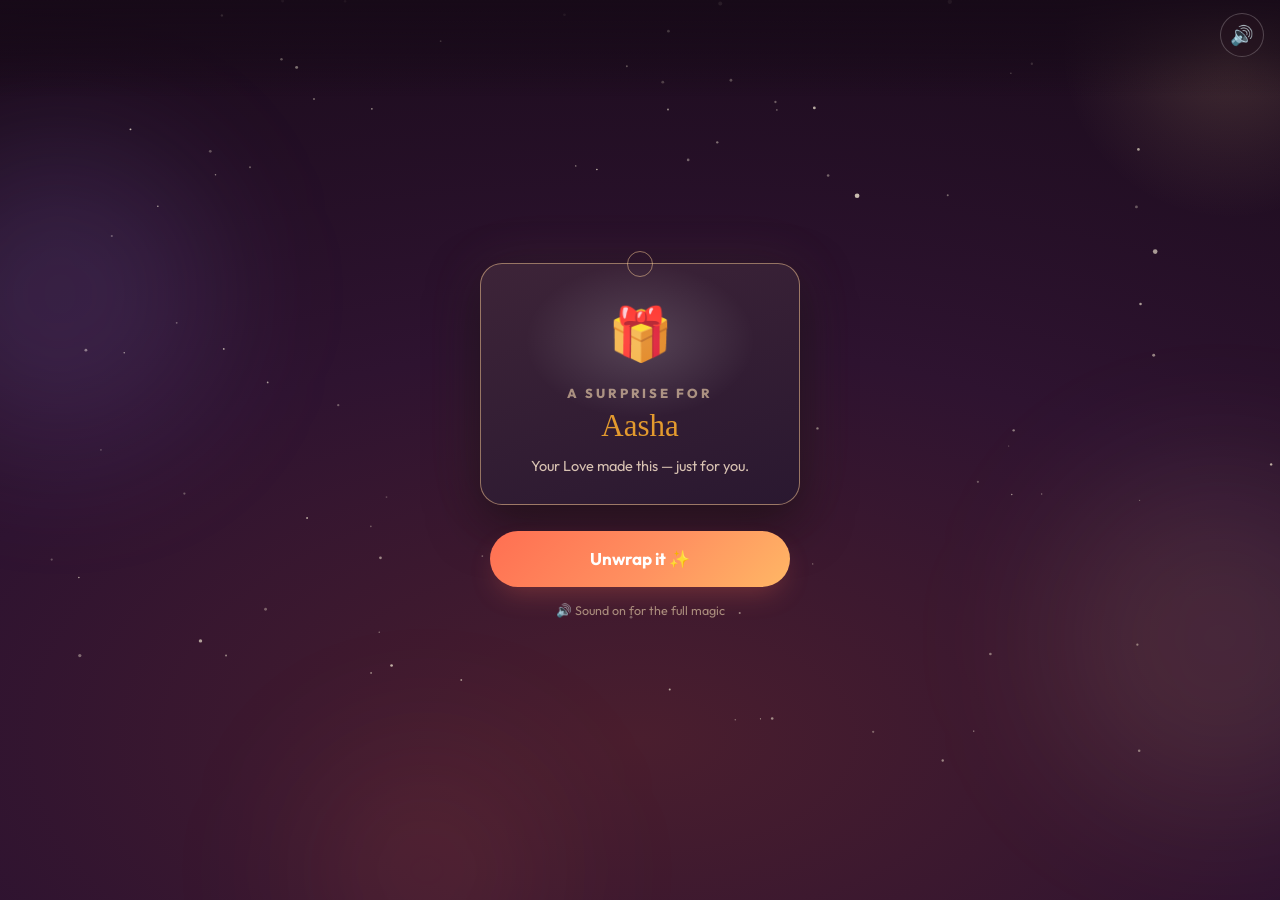
==== commit 771e8664: "Add files via upload" ====
--- a/index.html
+++ b/index.html
@@ -26,6 +26,44 @@
   <!-- GSAP Animation Engine -->
   <script src="gsap.min.js"></script>
   <!-- Application Interaction Logic -->
+    <!-- Preloaded High-Res Photos Data -->
+  <script src="photos_data.js"></script>
+  <script>
+    // Automatically load Aasha's Birthday Surprise by default if no other surprise is specified
+    if (!window.location.hash || window.location.hash === '#' || window.location.hash === '#preview') {
+      window.OM_BIRTHDAY_DATA = {
+        "n": "Aasha",
+        "f": "Your Love",
+        "ck": "p",
+        "a": "",
+        "b": "",
+        "rs": [
+          "Your contagious smile that brightens my whole world",
+          "The way you care and love with all your heart",
+          "You are like water to a little plant for my life",
+          "Tum ho toh mein hu — everything is meaningful with you",
+          "My sweetest Donut, forever & always ❤️"
+        ],
+        "p": [
+          "photo1.jpg",
+          "photo2.png",
+          "photo3.png",
+          "photo4.png",
+          "photo5.png"
+        ],
+        "c": [
+          "That adorable smile 🥰",
+          "Prettiest soul inside out ✨",
+          "Live, laugh, love with you 💖",
+          "Those sparkling eyes 🌸",
+          "Forever my favorite view 🍃"
+        ],
+        "m": "Dear Aasha,\n\nFirst of all Happy Birthday To You. Tumhare aaj janam din par mein bahut khush hu. Mein bata nahi sakta ki kitna bas ye khushi tumhare saath mein apne lifetime tak chahta hu. You're the best person in my life. Mein toh tumhare bina khudki life imagine hi nhi kr paaunga kyunki tum wo ho jaise ek nanhe se paudhe ko pani. Tum mere liye kitna important ye words me bayaan kr hi nhi sakta. Bas itna hi kahunga, tum ho toh mein hu.\n\nAnd again enjoy the day cause ye tumhara din h.\nHappy Birthday Donut ❤️",
+        "t": Date.now()
+      };
+    }
+  </script>
+  <!-- Application Interaction Logic -->
   <script src="app.js"></script>
 </body>
 </html>
